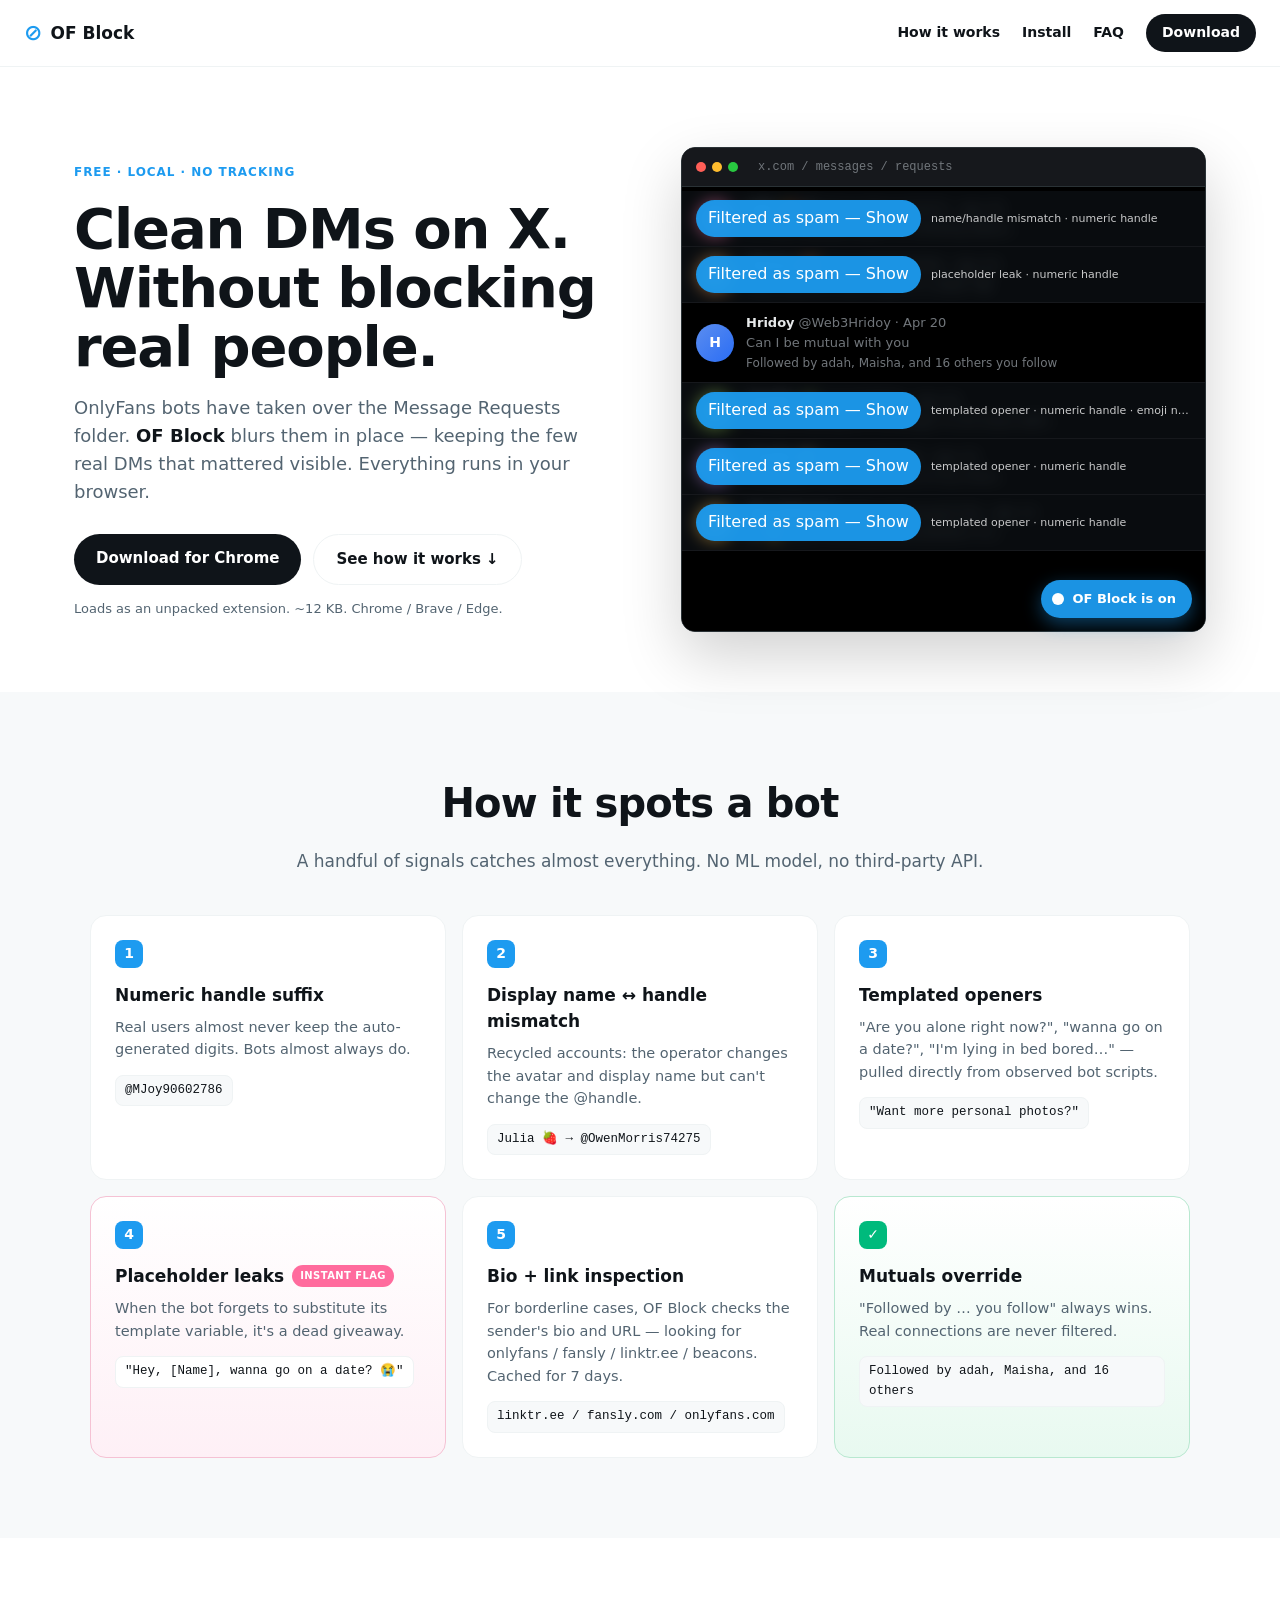
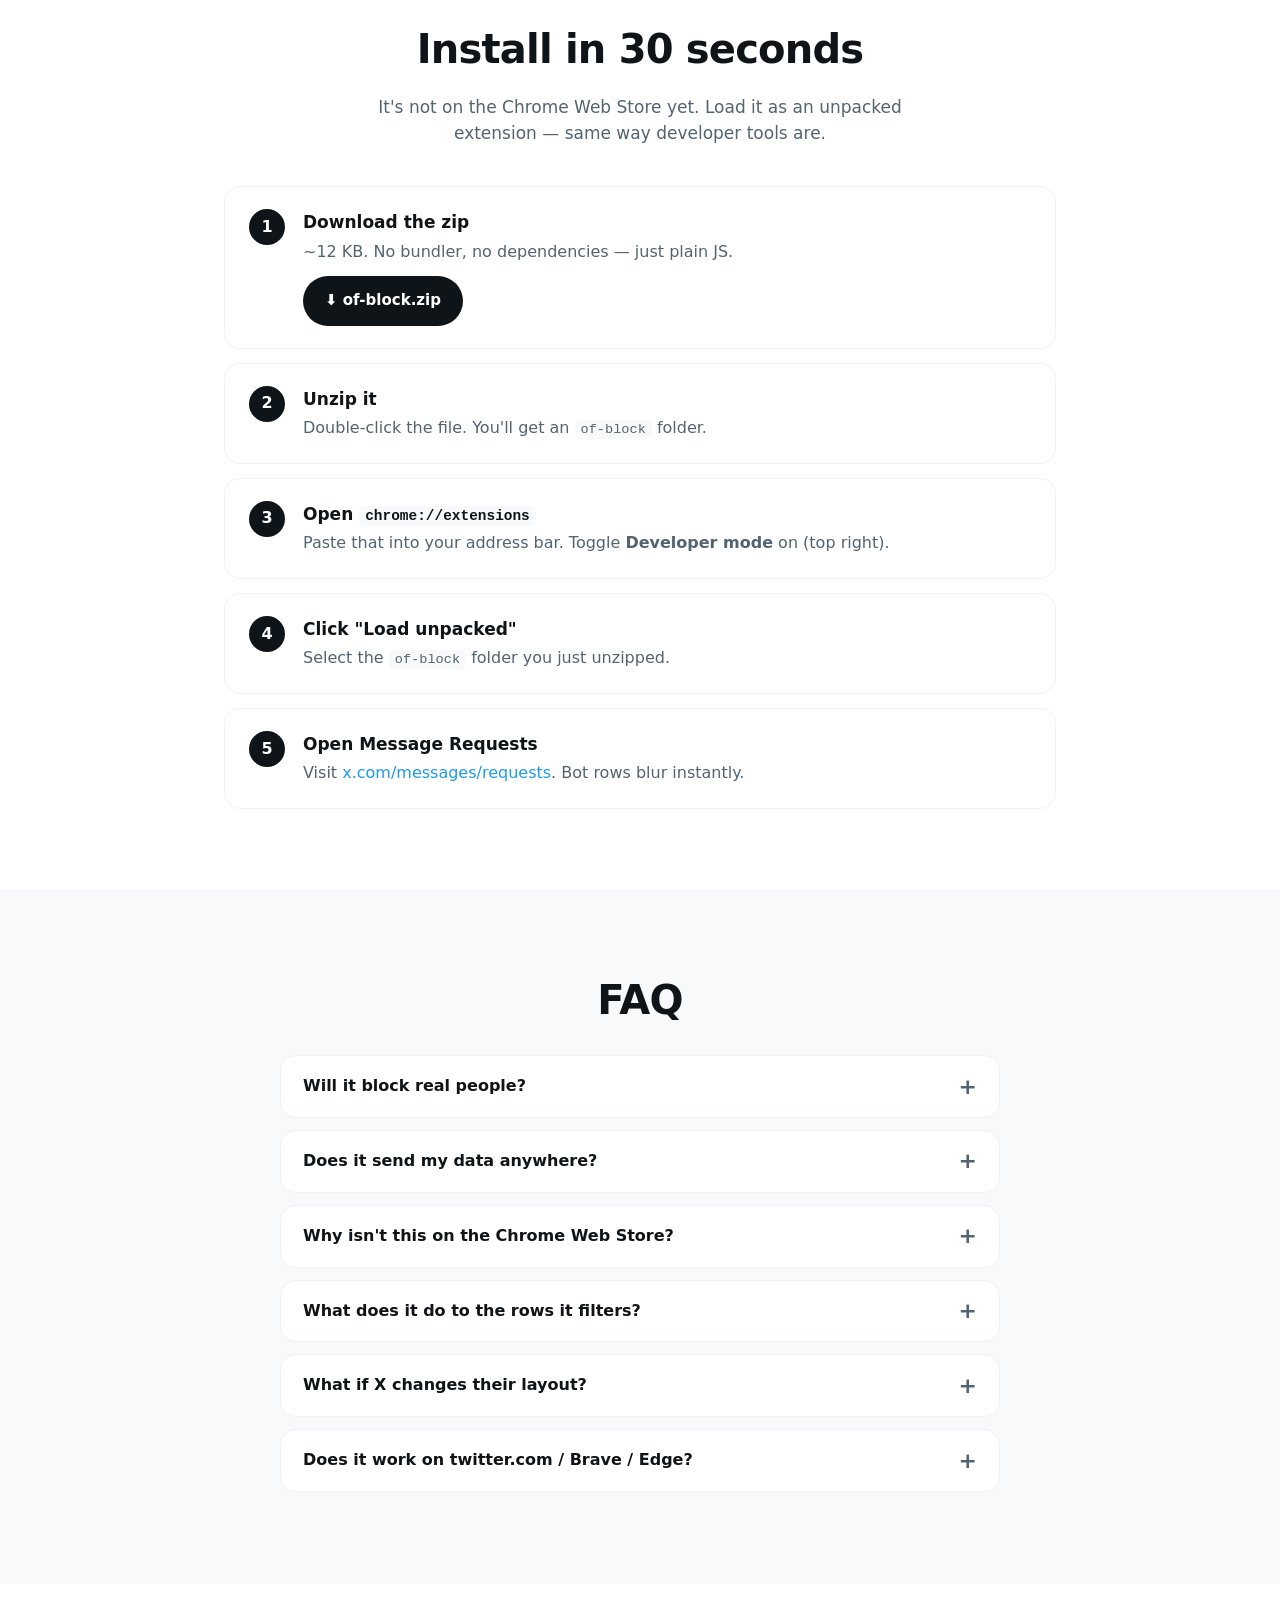
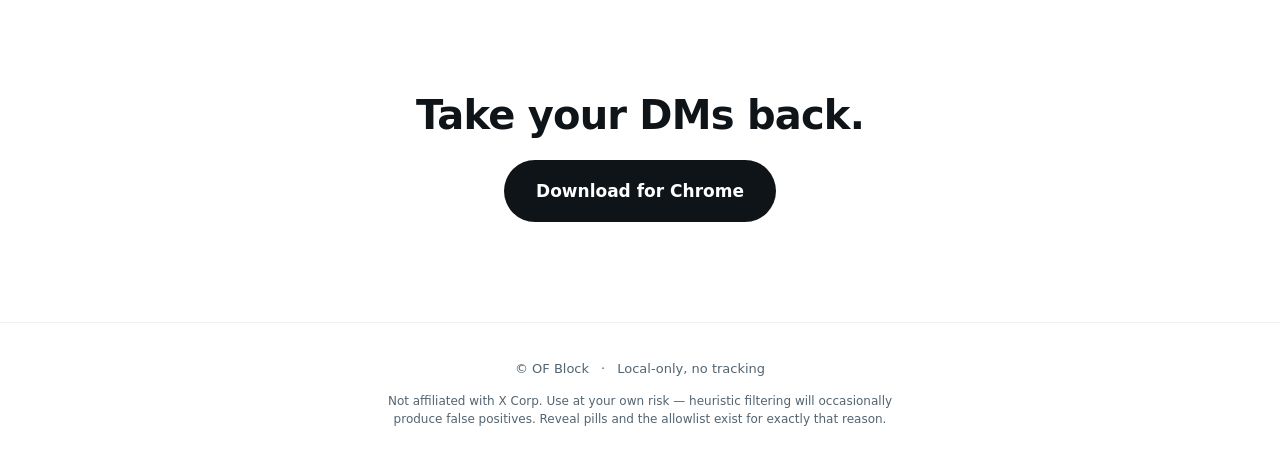
==== site/index.html @ fc82baf4 "Initial commit: OF Block extension + landing site Chrome MV3 extension that filters OnlyFans / cam-b" ====
<!doctype html>
<html lang="en">
  <head>
    <meta charset="utf-8" />
    <meta name="viewport" content="width=device-width, initial-scale=1" />
    <title>OF Block — Clean DMs on X</title>
    <meta
      name="description"
      content="Hide OnlyFans / cam-bot spam in your X (Twitter) Message Requests folder. Free, open source, all processing stays on your device."
    />
    <meta property="og:title" content="OF Block — Clean DMs on X" />
    <meta
      property="og:description"
      content="Hide OnlyFans / cam-bot spam in your X Message Requests folder. Local, free, no third-party servers."
    />
    <link rel="stylesheet" href="styles.css" />
  </head>
  <body>
    <nav class="topbar">
      <a class="brand" href="#top">
        <span class="brand-mark">⊘</span>
        <span class="brand-name">OF Block</span>
      </a>
      <div class="topbar-links">
        <a href="#how">How it works</a>
        <a href="#install">Install</a>
        <a href="#faq">FAQ</a>
        <a class="topbar-cta" href="#install">Download</a>
      </div>
    </nav>

    <main>
      <section class="hero" id="top">
        <div class="hero-text">
          <p class="eyebrow">Free · Local · No tracking</p>
          <h1>Clean DMs on X.<br />Without blocking real people.</h1>
          <p class="lede">
            OnlyFans bots have taken over the Message Requests folder.
            <strong>OF Block</strong> blurs them in place — keeping the few
            real DMs that mattered visible. Everything runs in your browser.
          </p>
          <div class="hero-cta">
            <a class="btn-primary" href="#install">Download for Chrome</a>
            <a class="btn-ghost" href="#how">See how it works ↓</a>
          </div>
          <p class="hero-fineprint">
            Loads as an unpacked extension. ~12 KB. Chrome / Brave / Edge.
          </p>
        </div>

        <div class="hero-demo">
          <div class="demo-frame">
            <div class="demo-frame-bar">
              <span class="demo-dot red"></span>
              <span class="demo-dot yellow"></span>
              <span class="demo-dot green"></span>
              <span class="demo-frame-title">x.com / messages / requests</span>
            </div>
            <div class="demo-list" id="demoList">
              <!-- populated by script.js -->
            </div>
            <div class="demo-toggle">
              <button class="toggle-btn" data-state="off" id="toggle">
                <span class="toggle-knob"></span>
                <span class="toggle-label">Turn on OF Block</span>
              </button>
            </div>
          </div>
        </div>
      </section>

      <section class="signals" id="how">
        <header>
          <h2>How it spots a bot</h2>
          <p>A handful of signals catches almost everything. No ML model, no third-party API.</p>
        </header>
        <div class="signals-grid">
          <article class="signal-card">
            <div class="sig-num">1</div>
            <h3>Numeric handle suffix</h3>
            <p>Real users almost never keep the auto-generated digits. Bots almost always do.</p>
            <code>@MJoy90602786</code>
          </article>
          <article class="signal-card">
            <div class="sig-num">2</div>
            <h3>Display name ↔ handle mismatch</h3>
            <p>Recycled accounts: the operator changes the avatar and display name but can't change the @handle.</p>
            <code>Julia 🍓 → @OwenMorris74275</code>
          </article>
          <article class="signal-card">
            <div class="sig-num">3</div>
            <h3>Templated openers</h3>
            <p>"Are you alone right now?", "wanna go on a date?", "I'm lying in bed bored…" — pulled directly from observed bot scripts.</p>
            <code>"Want more personal photos?"</code>
          </article>
          <article class="signal-card highlight">
            <div class="sig-num">4</div>
            <h3>Placeholder leaks <span class="pill">instant flag</span></h3>
            <p>When the bot forgets to substitute its template variable, it's a dead giveaway.</p>
            <code>"Hey, [Name], wanna go on a date? 😭"</code>
          </article>
          <article class="signal-card">
            <div class="sig-num">5</div>
            <h3>Bio + link inspection</h3>
            <p>For borderline cases, OF Block checks the sender's bio and URL — looking for onlyfans / fansly / linktr.ee / beacons. Cached for 7 days.</p>
            <code>linktr.ee / fansly.com / onlyfans.com</code>
          </article>
          <article class="signal-card safe">
            <div class="sig-num">✓</div>
            <h3>Mutuals override</h3>
            <p>"Followed by … you follow" always wins. Real connections are never filtered.</p>
            <code>Followed by adah, Maisha, and 16 others</code>
          </article>
        </div>
      </section>

      <section class="install" id="install">
        <header>
          <h2>Install in 30 seconds</h2>
          <p>It's not on the Chrome Web Store yet. Load it as an unpacked extension — same way developer tools are.</p>
        </header>

        <div class="install-grid">
          <ol class="install-steps">
            <li>
              <div class="step-num">1</div>
              <div class="step-body">
                <h3>Download the zip</h3>
                <p>~12 KB. No bundler, no dependencies — just plain JS.</p>
                <a class="btn-primary" href="downloads/of-block.zip" download>
                  ⬇ of-block.zip
                </a>
              </div>
            </li>
            <li>
              <div class="step-num">2</div>
              <div class="step-body">
                <h3>Unzip it</h3>
                <p>Double-click the file. You'll get an <code>of-block</code> folder.</p>
              </div>
            </li>
            <li>
              <div class="step-num">3</div>
              <div class="step-body">
                <h3>Open <code>chrome://extensions</code></h3>
                <p>Paste that into your address bar. Toggle <strong>Developer mode</strong> on (top right).</p>
              </div>
            </li>
            <li>
              <div class="step-num">4</div>
              <div class="step-body">
                <h3>Click "Load unpacked"</h3>
                <p>Select the <code>of-block</code> folder you just unzipped.</p>
              </div>
            </li>
            <li>
              <div class="step-num">5</div>
              <div class="step-body">
                <h3>Open Message Requests</h3>
                <p>
                  Visit
                  <a href="https://x.com/messages/requests" target="_blank" rel="noopener">x.com/messages/requests</a>.
                  Bot rows blur instantly.
                </p>
              </div>
            </li>
          </ol>
        </div>
      </section>

      <section class="faq" id="faq">
        <h2>FAQ</h2>
        <details>
          <summary>Will it block real people?</summary>
          <p>
            Probably not. The default sensitivity (3/10) is conservative —
            most legit DMs hit zero or one signals. If something does get
            filtered, click <strong>Always show this sender</strong> on the
            blur overlay to add them to your allowlist permanently.
          </p>
        </details>
        <details>
          <summary>Does it send my data anywhere?</summary>
          <p>
            No. All scoring is local. The only network calls go to
            <code>x.com</code>'s own GraphQL — the same calls your X tab
            already makes — using your existing session cookies. There is no
            third-party server, no analytics, no telemetry.
          </p>
        </details>
        <details>
          <summary>Why isn't this on the Chrome Web Store?</summary>
          <p>
            Listing fee + review queue. The unpacked install works exactly
            the same and updates whenever you replace the folder. If demand
            picks up I'll publish it.
          </p>
        </details>
        <details>
          <summary>What does it do to the rows it filters?</summary>
          <p>
            They stay in your inbox — just blurred and collapsed to ~64 px
            with a <strong>Show</strong> button. Nothing is deleted, marked
            read, or reported. You can reveal anything anytime.
          </p>
        </details>
        <details>
          <summary>What if X changes their layout?</summary>
          <p>
            The popup will show a "couldn't detect any DM rows" banner. The
            extension is designed so the row selectors live in one file
            (<code>content/constants.js</code>) — usually a one-line fix.
          </p>
        </details>
        <details>
          <summary>Does it work on twitter.com / Brave / Edge?</summary>
          <p>
            Yes. <code>twitter.com</code> redirects to <code>x.com</code>
            but the extension matches both. Any Chromium-based browser with
            unpacked extension support works (Chrome, Brave, Edge, Arc,
            Opera).
          </p>
        </details>
      </section>

      <section class="closer">
        <h2>Take your DMs back.</h2>
        <a class="btn-primary big" href="#install">Download for Chrome</a>
      </section>
    </main>

    <footer>
      <div class="foot-row">
        <span>© OF Block</span>
        <span>·</span>
        <span>Local-only, no tracking</span>
      </div>
      <p class="foot-fine">
        Not affiliated with X Corp. Use at your own risk — heuristic
        filtering will occasionally produce false positives. Reveal pills
        and the allowlist exist for exactly that reason.
      </p>
    </footer>

    <script src="script.js"></script>
  </body>
</html>
---- site/styles.css ----
:root {
  --x-blue: rgb(29, 155, 240);
  --x-blue-dark: rgb(26, 140, 216);
  --text: #0f1419;
  --muted: #536471;
  --border: #eff3f4;
  --bg: #fff;
  --bg-soft: #f7f9fa;
  --bg-card: #fff;
  --shadow: 0 1px 2px rgba(15, 20, 25, 0.04), 0 8px 24px rgba(15, 20, 25, 0.06);
  --radius: 16px;
  --pink: #ff6b9d;
  --green: #00ba7c;
}

* { box-sizing: border-box; }

html, body { margin: 0; padding: 0; }

body {
  font: 16px/1.55 -apple-system, BlinkMacSystemFont, "Segoe UI", system-ui, "Helvetica Neue", sans-serif;
  color: var(--text);
  background: var(--bg);
  -webkit-font-smoothing: antialiased;
}

a { color: var(--x-blue); text-decoration: none; }
a:hover { text-decoration: underline; }

code {
  font-family: ui-monospace, SFMono-Regular, Menlo, Consolas, monospace;
  background: var(--bg-soft);
  padding: 2px 6px;
  border-radius: 6px;
  font-size: 0.85em;
}

button {
  font: inherit;
  cursor: pointer;
}

/* Topbar */
.topbar {
  position: sticky;
  top: 0;
  z-index: 50;
  display: flex;
  justify-content: space-between;
  align-items: center;
  padding: 14px 24px;
  background: rgba(255, 255, 255, 0.85);
  backdrop-filter: saturate(180%) blur(14px);
  -webkit-backdrop-filter: saturate(180%) blur(14px);
  border-bottom: 1px solid var(--border);
}
.brand {
  display: flex;
  align-items: center;
  gap: 8px;
  color: var(--text);
  font-weight: 800;
  font-size: 17px;
}
.brand:hover { text-decoration: none; }
.brand-mark {
  font-size: 22px;
  color: var(--x-blue);
}
.topbar-links {
  display: flex;
  align-items: center;
  gap: 22px;
  font-size: 14px;
}
.topbar-links a { color: var(--text); font-weight: 600; }
.topbar-cta {
  background: var(--text);
  color: #fff !important;
  padding: 8px 16px;
  border-radius: 999px;
  text-decoration: none !important;
}
.topbar-cta:hover { background: #272c30; }

/* Buttons */
.btn-primary, .btn-ghost {
  display: inline-block;
  padding: 13px 22px;
  border-radius: 999px;
  font-weight: 700;
  font-size: 15px;
  text-decoration: none;
}
.btn-primary {
  background: var(--text);
  color: #fff !important;
}
.btn-primary:hover { background: #272c30; text-decoration: none; }
.btn-primary.big { padding: 18px 32px; font-size: 17px; }
.btn-ghost {
  color: var(--text);
  border: 1px solid var(--border);
  background: #fff;
}
.btn-ghost:hover { background: var(--bg-soft); text-decoration: none; }

/* Hero */
.hero {
  display: grid;
  grid-template-columns: 1.05fr 1fr;
  gap: 56px;
  align-items: center;
  max-width: 1180px;
  margin: 0 auto;
  padding: 80px 24px 60px;
}
.eyebrow {
  display: inline-block;
  font-size: 12px;
  letter-spacing: 0.08em;
  text-transform: uppercase;
  font-weight: 700;
  color: var(--x-blue);
  margin: 0 0 18px;
}
.hero h1 {
  font-size: clamp(36px, 5vw, 56px);
  font-weight: 800;
  line-height: 1.05;
  letter-spacing: -0.02em;
  margin: 0 0 18px;
}
.hero .lede {
  font-size: 18px;
  color: var(--muted);
  margin: 0 0 28px;
  max-width: 520px;
}
.hero .lede strong { color: var(--text); }
.hero-cta {
  display: flex;
  gap: 12px;
  flex-wrap: wrap;
  margin-bottom: 14px;
}
.hero-fineprint {
  font-size: 13px;
  color: var(--muted);
  margin: 0;
}

/* Hero demo (browser frame mockup) */
.hero-demo {
  position: relative;
}
.demo-frame {
  background: #000;
  border-radius: 14px;
  overflow: hidden;
  box-shadow: 0 24px 60px rgba(0, 0, 0, 0.18);
  border: 1px solid #2a3236;
}
.demo-frame-bar {
  display: flex;
  align-items: center;
  gap: 6px;
  padding: 10px 14px;
  background: #16181c;
  border-bottom: 1px solid #2a3236;
}
.demo-dot {
  width: 10px; height: 10px; border-radius: 50%;
}
.demo-dot.red { background: #ff5f57; }
.demo-dot.yellow { background: #febc2e; }
.demo-dot.green { background: #28c840; }
.demo-frame-title {
  margin-left: 14px;
  color: #71767b;
  font-size: 12px;
  font-family: ui-monospace, SFMono-Regular, Menlo, Consolas, monospace;
}
.demo-list {
  background: #000;
  color: #e7e9ea;
  min-height: 420px;
  padding: 4px 0 80px;
  position: relative;
}
.demo-toggle {
  position: absolute;
  bottom: 14px;
  right: 14px;
}
.toggle-btn {
  background: rgba(29, 155, 240, 0.95);
  color: #fff;
  border: none;
  border-radius: 999px;
  padding: 9px 16px 9px 11px;
  display: flex;
  align-items: center;
  gap: 8px;
  font-size: 13px;
  font-weight: 700;
  box-shadow: 0 6px 18px rgba(29, 155, 240, 0.4);
}
.toggle-btn:hover { background: var(--x-blue-dark); }
.toggle-knob {
  width: 12px; height: 12px;
  border-radius: 50%;
  background: #fff;
  transition: transform 0.25s ease;
}
.toggle-btn[data-state="on"] .toggle-knob { transform: translateX(0); }

/* DM rows in demo */
.dm-row {
  display: flex;
  align-items: center;
  gap: 12px;
  padding: 10px 14px;
  border-bottom: 1px solid #16181c;
  position: relative;
  transition: max-height 0.25s ease, filter 0.25s ease;
  max-height: 200px;
  overflow: hidden;
}
.dm-row.filtered {
  max-height: 56px;
}
.dm-row.filtered .dm-content {
  filter: blur(8px);
  pointer-events: none;
}
.dm-row .ofb-overlay {
  position: absolute;
  inset: 0;
  display: none;
  align-items: center;
  gap: 10px;
  padding: 0 14px;
  background: rgba(15, 20, 25, 0.6);
  z-index: 2;
}
.dm-row.filtered .ofb-overlay { display: flex; }
.ofb-pill {
  background: rgba(29, 155, 240, 0.95);
  color: #fff;
  border: none;
  border-radius: 999px;
  padding: 6px 12px;
  font: 700 11px/1 inherit;
  cursor: pointer;
}
.ofb-explain {
  font-size: 11px;
  color: rgba(255, 255, 255, 0.78);
  flex: 1;
  white-space: nowrap;
  overflow: hidden;
  text-overflow: ellipsis;
}
.dm-content {
  display: flex;
  align-items: center;
  gap: 12px;
  width: 100%;
}
.dm-avatar {
  width: 38px; height: 38px;
  border-radius: 50%;
  flex-shrink: 0;
  display: grid;
  place-items: center;
  color: #fff;
  font-weight: 700;
  font-size: 14px;
}
.dm-info {
  flex: 1;
  min-width: 0;
}
.dm-meta {
  display: flex;
  align-items: center;
  gap: 4px;
  font-size: 13px;
  white-space: nowrap;
  overflow: hidden;
}
.dm-name {
  font-weight: 700;
  color: #e7e9ea;
}
.dm-handle, .dm-time {
  color: #71767b;
}
.dm-snippet {
  font-size: 13px;
  color: #71767b;
  white-space: nowrap;
  overflow: hidden;
  text-overflow: ellipsis;
}

/* Signals section */
.signals {
  background: var(--bg-soft);
  padding: 80px 24px;
}
.signals header {
  max-width: 720px;
  margin: 0 auto 40px;
  text-align: center;
}
.signals h2,
.install h2,
.faq h2,
.closer h2 {
  font-size: clamp(28px, 3.6vw, 40px);
  font-weight: 800;
  letter-spacing: -0.02em;
  margin: 0 0 14px;
}
.signals header p {
  color: var(--muted);
  font-size: 17px;
  margin: 0;
}
.signals-grid {
  display: grid;
  grid-template-columns: repeat(auto-fit, minmax(280px, 1fr));
  gap: 16px;
  max-width: 1100px;
  margin: 0 auto;
}
.signal-card {
  background: var(--bg-card);
  border: 1px solid var(--border);
  border-radius: var(--radius);
  padding: 24px;
  position: relative;
}
.signal-card.highlight {
  background: linear-gradient(180deg, #fff 0%, #fef0f6 100%);
  border-color: #f5c2d4;
}
.signal-card.safe {
  background: linear-gradient(180deg, #fff 0%, #e8f9f0 100%);
  border-color: #b8e8d0;
}
.sig-num {
  width: 28px; height: 28px;
  border-radius: 8px;
  background: var(--x-blue);
  color: #fff;
  font-weight: 800;
  display: grid;
  place-items: center;
  font-size: 14px;
  margin-bottom: 14px;
}
.signal-card.safe .sig-num { background: var(--green); }
.signal-card h3 {
  font-size: 17px;
  margin: 0 0 8px;
  font-weight: 800;
  display: flex;
  align-items: center;
  gap: 8px;
  flex-wrap: wrap;
}
.signal-card p {
  color: var(--muted);
  margin: 0 0 14px;
  font-size: 14.5px;
}
.signal-card code {
  display: inline-block;
  font-size: 12.5px;
  background: var(--bg-soft);
  padding: 5px 9px;
  border-radius: 8px;
  color: var(--text);
  border: 1px solid var(--border);
}
.signal-card.highlight code { background: #fff; }
.pill {
  background: var(--pink);
  color: #fff;
  font-size: 10px;
  font-weight: 700;
  padding: 3px 8px;
  border-radius: 999px;
  letter-spacing: 0.04em;
  text-transform: uppercase;
}

/* Install */
.install {
  padding: 80px 24px;
  max-width: 880px;
  margin: 0 auto;
}
.install header {
  text-align: center;
  margin-bottom: 40px;
}
.install header p {
  color: var(--muted);
  font-size: 17px;
  margin: 0;
  max-width: 600px;
  margin: 0 auto;
}
.install-steps {
  list-style: none;
  padding: 0;
  margin: 0;
  display: flex;
  flex-direction: column;
  gap: 14px;
}
.install-steps li {
  display: flex;
  gap: 18px;
  background: var(--bg-card);
  border: 1px solid var(--border);
  border-radius: var(--radius);
  padding: 22px 24px;
}
.step-num {
  width: 36px; height: 36px;
  border-radius: 50%;
  background: var(--text);
  color: #fff;
  font-weight: 800;
  display: grid;
  place-items: center;
  font-size: 16px;
  flex-shrink: 0;
}
.step-body { flex: 1; }
.step-body h3 {
  margin: 0 0 4px;
  font-size: 17px;
  font-weight: 800;
}
.step-body p {
  margin: 0 0 12px;
  color: var(--muted);
}
.step-body p:last-child { margin-bottom: 0; }

/* FAQ */
.faq {
  background: var(--bg-soft);
  padding: 80px 24px;
}
.faq h2 {
  max-width: 720px;
  margin: 0 auto 24px;
  text-align: center;
}
.faq details {
  max-width: 720px;
  margin: 0 auto 12px;
  background: var(--bg-card);
  border: 1px solid var(--border);
  border-radius: var(--radius);
  padding: 18px 22px;
}
.faq summary {
  font-weight: 700;
  font-size: 16px;
  cursor: pointer;
  list-style: none;
  position: relative;
  padding-right: 28px;
}
.faq summary::-webkit-details-marker { display: none; }
.faq summary::after {
  content: "+";
  position: absolute;
  right: 0;
  top: 50%;
  transform: translateY(-50%);
  font-size: 22px;
  color: var(--muted);
  transition: transform 0.2s;
}
.faq details[open] summary::after {
  content: "−";
}
.faq details p {
  color: var(--muted);
  margin: 12px 0 0;
}

/* Closer */
.closer {
  text-align: center;
  padding: 100px 24px;
}

/* Footer */
footer {
  padding: 36px 24px;
  border-top: 1px solid var(--border);
  text-align: center;
}
.foot-row {
  display: flex;
  justify-content: center;
  gap: 12px;
  font-size: 13px;
  color: var(--muted);
  margin-bottom: 12px;
}
.foot-fine {
  font-size: 12px;
  color: var(--muted);
  max-width: 540px;
  margin: 0 auto;
  line-height: 1.55;
}

/* Responsive */
@media (max-width: 880px) {
  .hero {
    grid-template-columns: 1fr;
    padding: 56px 20px 40px;
    gap: 40px;
  }
  .topbar { padding: 12px 16px; }
  .topbar-links { gap: 14px; font-size: 13px; }
  .topbar-links a:not(.topbar-cta) { display: none; }
  .signals, .faq { padding: 60px 20px; }
  .install { padding: 60px 20px; }
  .closer { padding: 70px 20px; }
}
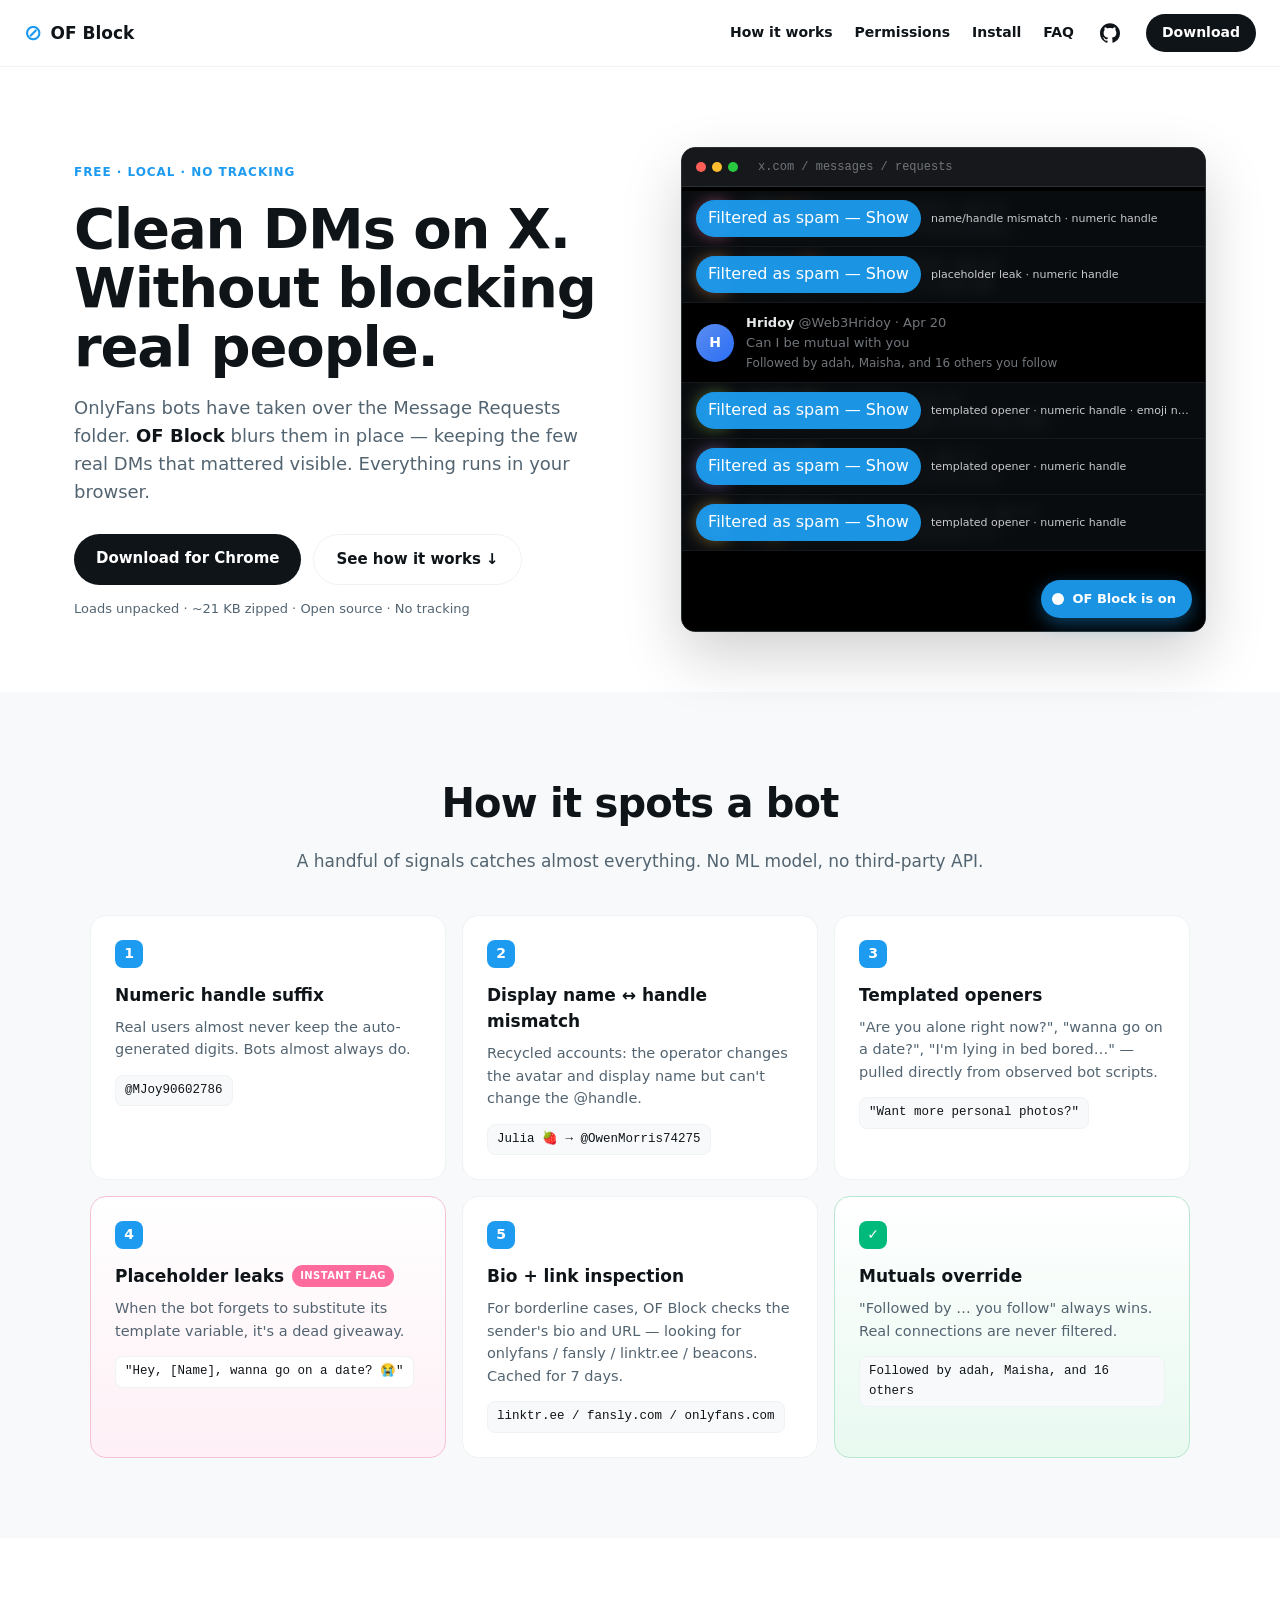
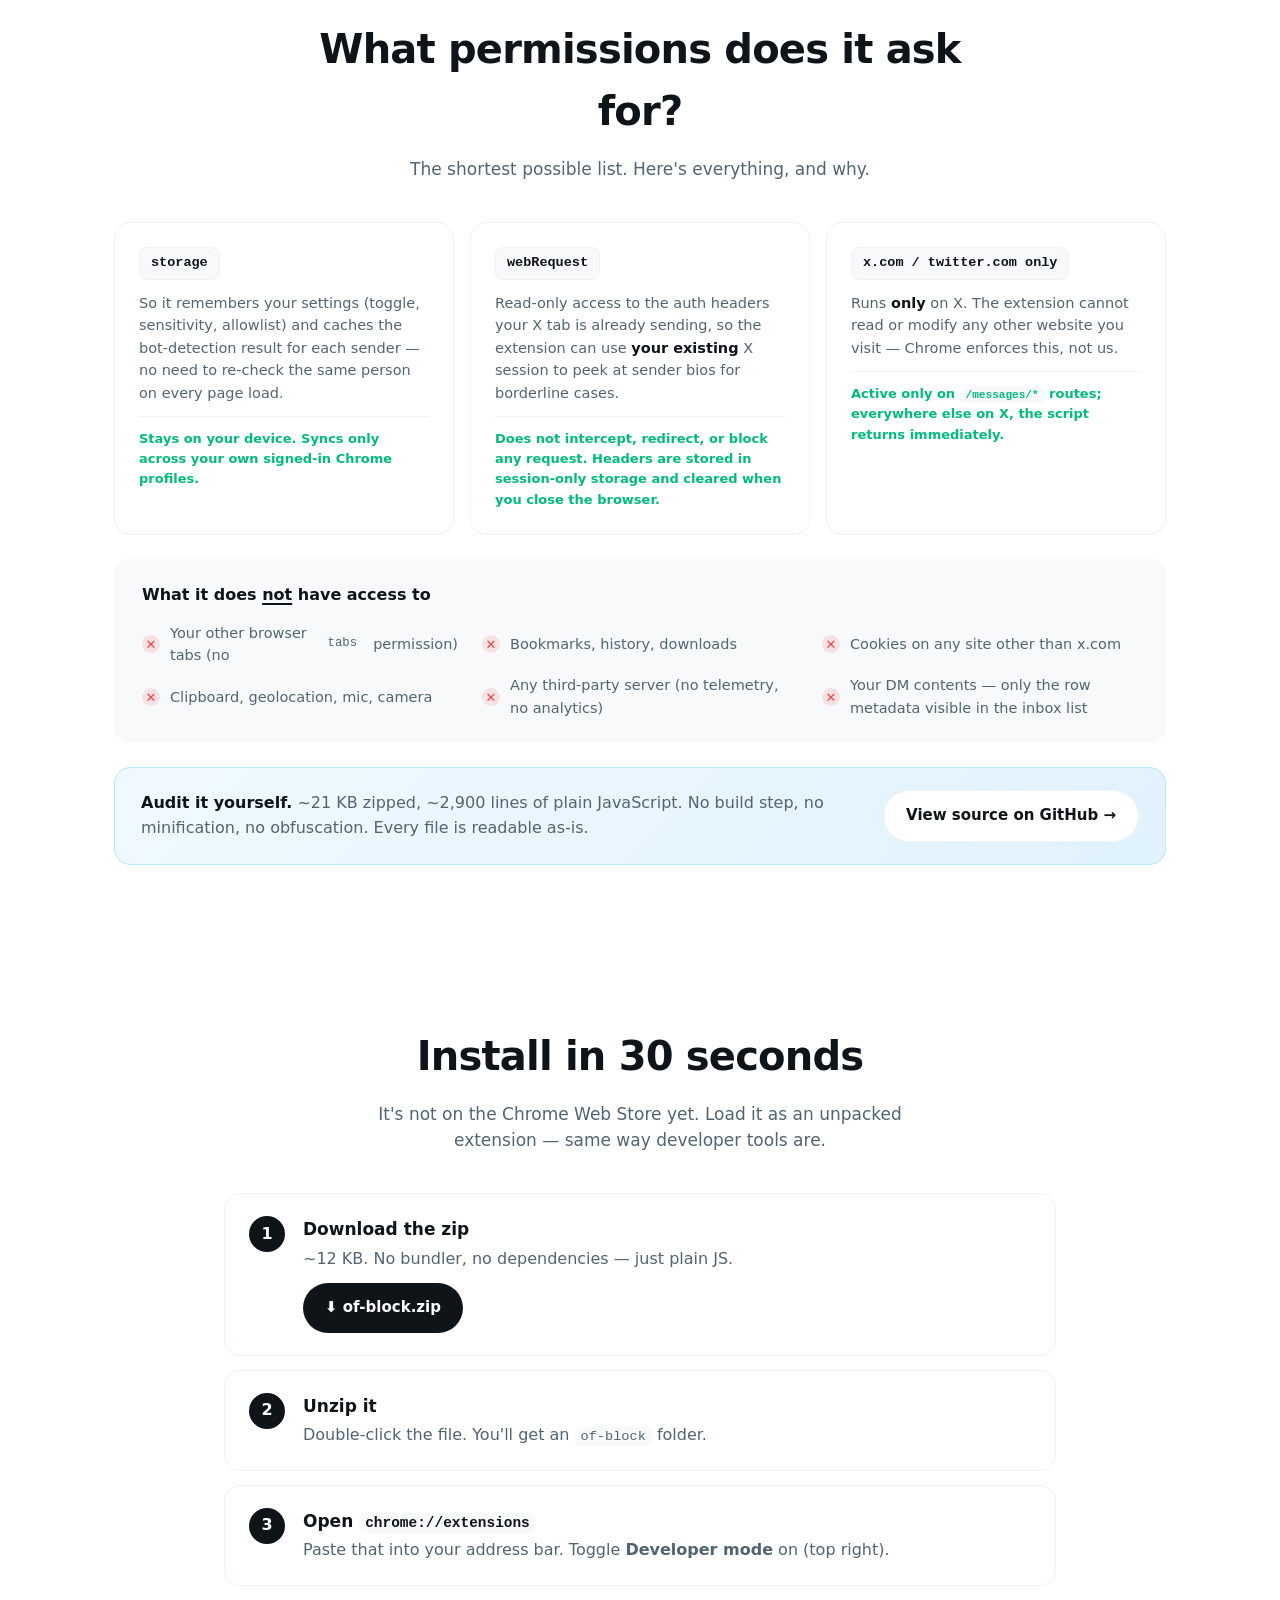
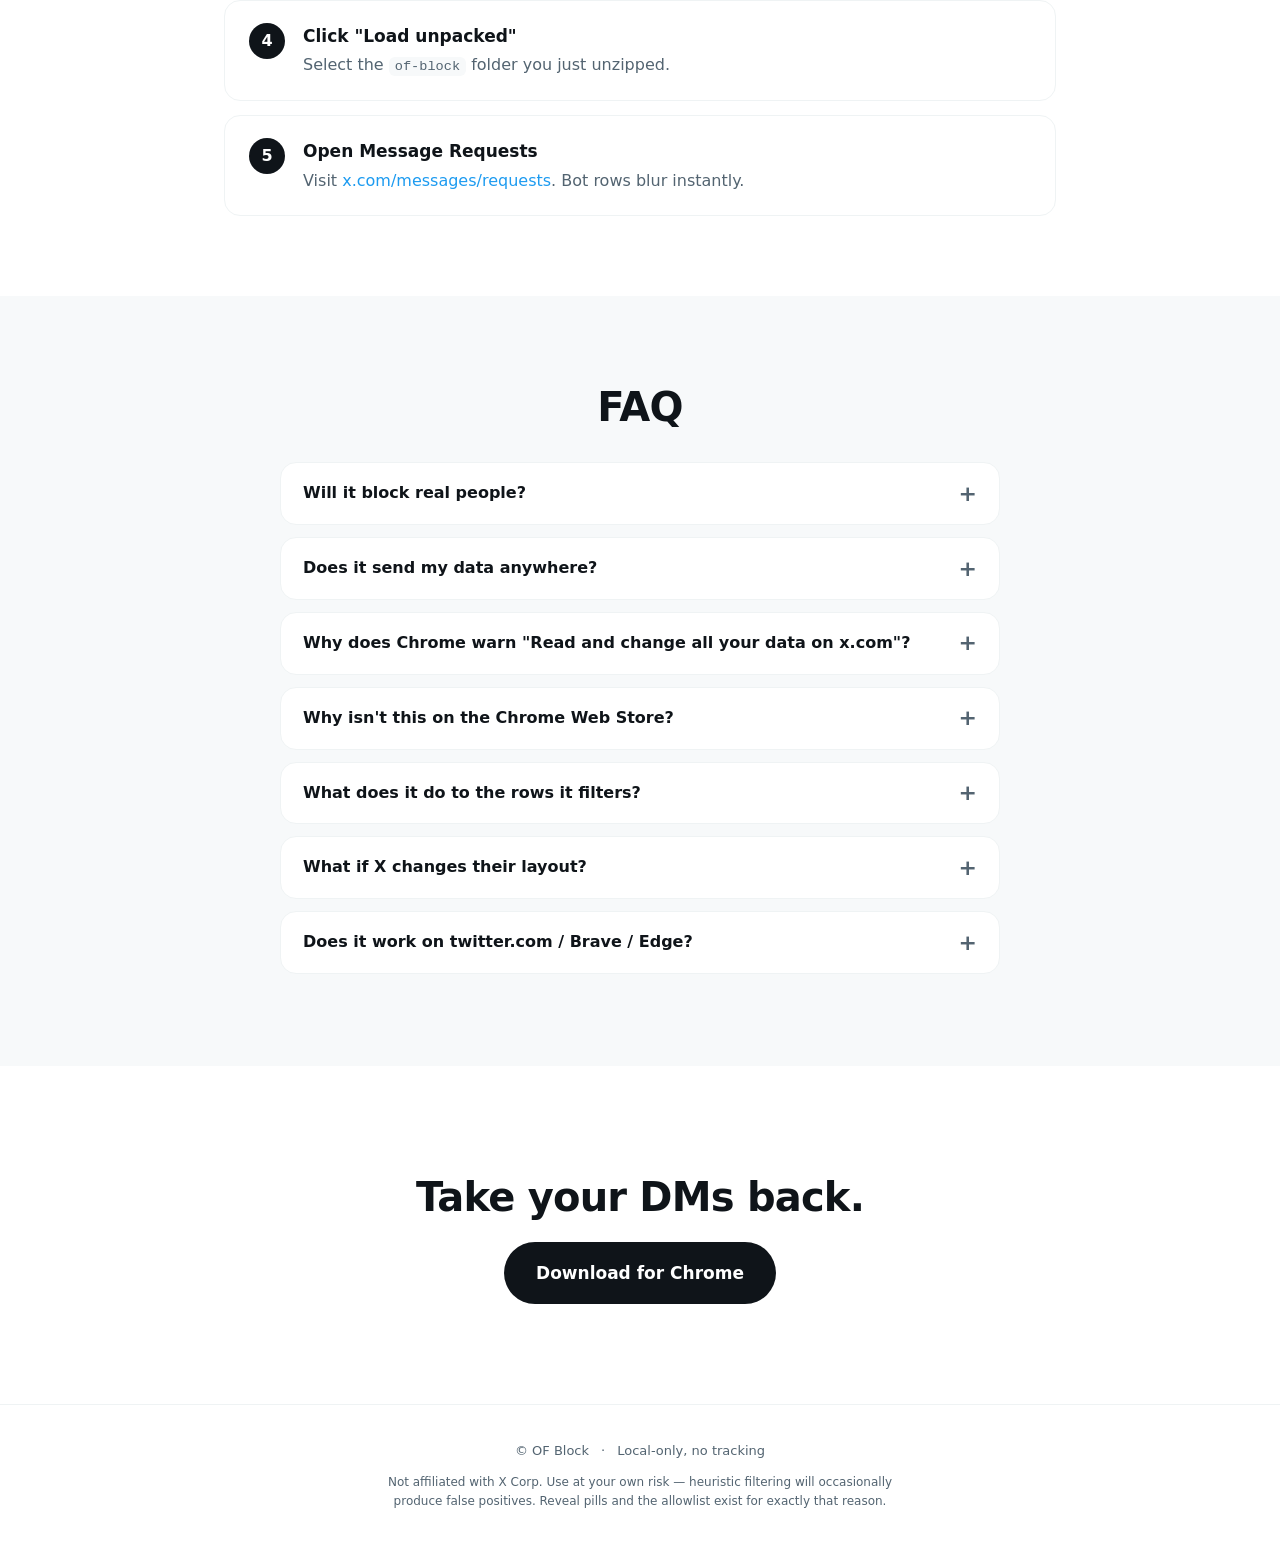
==== commit 47519d79: "Add Permissions section + GitHub link to landing page Make the trust story explicit: a card-grid bre" ====
--- a/site/index.html
+++ b/site/index.html
@@ -23,8 +23,14 @@
       </a>
       <div class="topbar-links">
         <a href="#how">How it works</a>
+        <a href="#permissions">Permissions</a>
         <a href="#install">Install</a>
         <a href="#faq">FAQ</a>
+        <a class="topbar-icon" href="https://github.com/unknownking07/OF-dm-blocker" target="_blank" rel="noopener" title="View source on GitHub" aria-label="GitHub">
+          <svg xmlns="http://www.w3.org/2000/svg" viewBox="0 0 24 24" width="20" height="20" fill="currentColor" aria-hidden="true">
+            <path d="M12 .297c-6.63 0-12 5.373-12 12 0 5.303 3.438 9.8 8.205 11.385.6.113.82-.258.82-.577 0-.285-.01-1.04-.015-2.04-3.338.724-4.042-1.61-4.042-1.61C4.422 18.07 3.633 17.7 3.633 17.7c-1.087-.744.084-.729.084-.729 1.205.084 1.838 1.236 1.838 1.236 1.07 1.835 2.809 1.305 3.495.998.108-.776.417-1.305.76-1.605-2.665-.3-5.466-1.332-5.466-5.93 0-1.31.465-2.38 1.235-3.22-.135-.303-.54-1.523.105-3.176 0 0 1.005-.322 3.3 1.23.96-.267 1.98-.4 3-.405 1.02.005 2.04.138 3 .405 2.28-1.552 3.285-1.23 3.285-1.23.645 1.653.24 2.873.12 3.176.765.84 1.23 1.91 1.23 3.22 0 4.61-2.805 5.625-5.475 5.92.42.36.81 1.096.81 2.22 0 1.606-.015 2.896-.015 3.286 0 .315.21.69.825.57C20.565 22.092 24 17.592 24 12.297c0-6.627-5.373-12-12-12"/>
+          </svg>
+        </a>
         <a class="topbar-cta" href="#install">Download</a>
       </div>
     </nav>
@@ -44,7 +50,7 @@
             <a class="btn-ghost" href="#how">See how it works ↓</a>
           </div>
           <p class="hero-fineprint">
-            Loads as an unpacked extension. ~12 KB. Chrome / Brave / Edge.
+            Loads unpacked · ~21 KB zipped · Open source · No tracking
           </p>
         </div>
 
@@ -114,6 +120,52 @@
         </div>
       </section>
 
+      <section class="permissions" id="permissions">
+        <header>
+          <h2>What permissions does it ask for?</h2>
+          <p>The shortest possible list. Here's everything, and why.</p>
+        </header>
+
+        <div class="perms-grid">
+          <article class="perm-card">
+            <span class="perm-tag">storage</span>
+            <p>So it remembers your settings (toggle, sensitivity, allowlist) and caches the bot-detection result for each sender — no need to re-check the same person on every page load.</p>
+            <p class="perm-bound">Stays on your device. Syncs only across your own signed-in Chrome profiles.</p>
+          </article>
+
+          <article class="perm-card">
+            <span class="perm-tag">webRequest</span>
+            <p>Read-only access to the auth headers your X tab is already sending, so the extension can use <em>your existing</em> X session to peek at sender bios for borderline cases.</p>
+            <p class="perm-bound">Does not intercept, redirect, or block any request. Headers are stored in session-only storage and cleared when you close the browser.</p>
+          </article>
+
+          <article class="perm-card">
+            <span class="perm-tag">x.com / twitter.com only</span>
+            <p>Runs <strong>only</strong> on X. The extension cannot read or modify any other website you visit — Chrome enforces this, not us.</p>
+            <p class="perm-bound">Active only on <code>/messages/*</code> routes; everywhere else on X, the script returns immediately.</p>
+          </article>
+        </div>
+
+        <div class="perms-not">
+          <h3>What it does <em>not</em> have access to</h3>
+          <ul class="perm-not-list">
+            <li><span class="x">✕</span> Your other browser tabs (no <code>tabs</code> permission)</li>
+            <li><span class="x">✕</span> Bookmarks, history, downloads</li>
+            <li><span class="x">✕</span> Cookies on any site other than x.com</li>
+            <li><span class="x">✕</span> Clipboard, geolocation, mic, camera</li>
+            <li><span class="x">✕</span> Any third-party server (no telemetry, no analytics)</li>
+            <li><span class="x">✕</span> Your DM contents — only the row metadata visible in the inbox list</li>
+          </ul>
+        </div>
+
+        <div class="trust-bar">
+          <div>
+            <strong>Audit it yourself.</strong> ~21 KB zipped, ~2,900 lines of plain JavaScript. No build step, no minification, no obfuscation. Every file is readable as-is.
+          </div>
+          <a class="btn-ghost" href="https://github.com/unknownking07/OF-dm-blocker" target="_blank" rel="noopener">View source on GitHub →</a>
+        </div>
+      </section>
+
       <section class="install" id="install">
         <header>
           <h2>Install in 30 seconds</h2>
@@ -186,6 +238,18 @@
             <code>x.com</code>'s own GraphQL — the same calls your X tab
             already makes — using your existing session cookies. There is no
             third-party server, no analytics, no telemetry.
+          </p>
+        </details>
+        <details>
+          <summary>Why does Chrome warn "Read and change all your data on x.com"?</summary>
+          <p>
+            That's Chrome's standard wording for <em>any</em> extension
+            allowed to run on a site — dark-mode toggles, password managers,
+            grammar checkers, all of them get the same dialog. OF Block only
+            modifies DM list rows on <code>/messages/*</code>; it doesn't
+            read your tweets, send messages, or do anything outside that
+            page. <a href="https://github.com/unknownking07/OF-dm-blocker" target="_blank" rel="noopener">The source is public</a> — every file is plain JavaScript and the manifest declares exactly what's
+            requested.
           </p>
         </details>
         <details>
--- a/site/styles.css
+++ b/site/styles.css
@@ -82,6 +82,16 @@
   text-decoration: none !important;
 }
 .topbar-cta:hover { background: #272c30; }
+.topbar-icon {
+  display: inline-flex;
+  align-items: center;
+  color: var(--text);
+  padding: 4px;
+}
+.topbar-icon:hover {
+  text-decoration: none;
+  color: var(--x-blue);
+}
 
 /* Buttons */
 .btn-primary, .btn-ghost {
@@ -526,6 +536,129 @@
   margin: 0 auto;
   line-height: 1.55;
 }
+
+/* Permissions */
+.permissions {
+  padding: 80px 24px;
+  max-width: 1100px;
+  margin: 0 auto;
+}
+.permissions header {
+  text-align: center;
+  max-width: 720px;
+  margin: 0 auto 40px;
+}
+.permissions header p {
+  color: var(--muted);
+  font-size: 17px;
+  margin: 0;
+}
+.permissions h2 {
+  font-size: clamp(28px, 3.6vw, 40px);
+  font-weight: 800;
+  letter-spacing: -0.02em;
+  margin: 0 0 14px;
+}
+
+.perms-grid {
+  display: grid;
+  grid-template-columns: repeat(auto-fit, minmax(280px, 1fr));
+  gap: 16px;
+  margin-bottom: 24px;
+}
+.perm-card {
+  background: var(--bg-card);
+  border: 1px solid var(--border);
+  border-radius: var(--radius);
+  padding: 24px;
+  display: flex;
+  flex-direction: column;
+}
+.perm-tag {
+  display: inline-block;
+  font-family: ui-monospace, SFMono-Regular, Menlo, Consolas, monospace;
+  background: var(--bg-soft);
+  color: var(--text);
+  padding: 5px 11px;
+  border-radius: 8px;
+  font-size: 13.5px;
+  font-weight: 700;
+  margin-bottom: 12px;
+  align-self: flex-start;
+  border: 1px solid var(--border);
+}
+.perm-card p {
+  margin: 0 0 12px;
+  color: var(--muted);
+  font-size: 14.5px;
+  line-height: 1.55;
+}
+.perm-card p:last-child { margin-bottom: 0; }
+.perm-card strong { color: var(--text); }
+.perm-card em { font-style: normal; color: var(--text); font-weight: 600; }
+.perm-bound {
+  margin-top: auto;
+  padding-top: 12px;
+  border-top: 1px solid var(--border);
+  color: var(--green) !important;
+  font-size: 13px !important;
+  font-weight: 600;
+}
+
+.perms-not {
+  background: var(--bg-soft);
+  border-radius: var(--radius);
+  padding: 24px 28px;
+  margin-bottom: 24px;
+}
+.perms-not h3 {
+  margin: 0 0 14px;
+  font-size: 16px;
+  font-weight: 700;
+}
+.perms-not h3 em { color: var(--text); font-style: normal; text-decoration: underline; text-decoration-thickness: 2px; text-underline-offset: 3px; }
+.perm-not-list {
+  list-style: none;
+  padding: 0;
+  margin: 0;
+  display: grid;
+  grid-template-columns: repeat(auto-fit, minmax(260px, 1fr));
+  gap: 8px 24px;
+}
+.perm-not-list li {
+  display: flex;
+  align-items: center;
+  gap: 10px;
+  font-size: 14.5px;
+  color: var(--muted);
+}
+.perm-not-list .x {
+  color: #ef4444;
+  font-weight: 700;
+  font-size: 13px;
+  flex-shrink: 0;
+  width: 18px;
+  height: 18px;
+  border-radius: 50%;
+  background: rgba(239, 68, 68, 0.12);
+  display: grid;
+  place-items: center;
+}
+
+.trust-bar {
+  display: flex;
+  align-items: center;
+  justify-content: space-between;
+  gap: 24px;
+  padding: 22px 26px;
+  background: linear-gradient(135deg, #f0f9ff 0%, #e0f2fe 100%);
+  border: 1px solid #bae6fd;
+  border-radius: var(--radius);
+  flex-wrap: wrap;
+}
+.trust-bar > div { flex: 1; min-width: 240px; color: var(--muted); }
+.trust-bar strong { color: var(--text); }
+.trust-bar .btn-ghost { background: #fff; flex-shrink: 0; }
 
 /* Responsive */
 @media (max-width: 880px) {
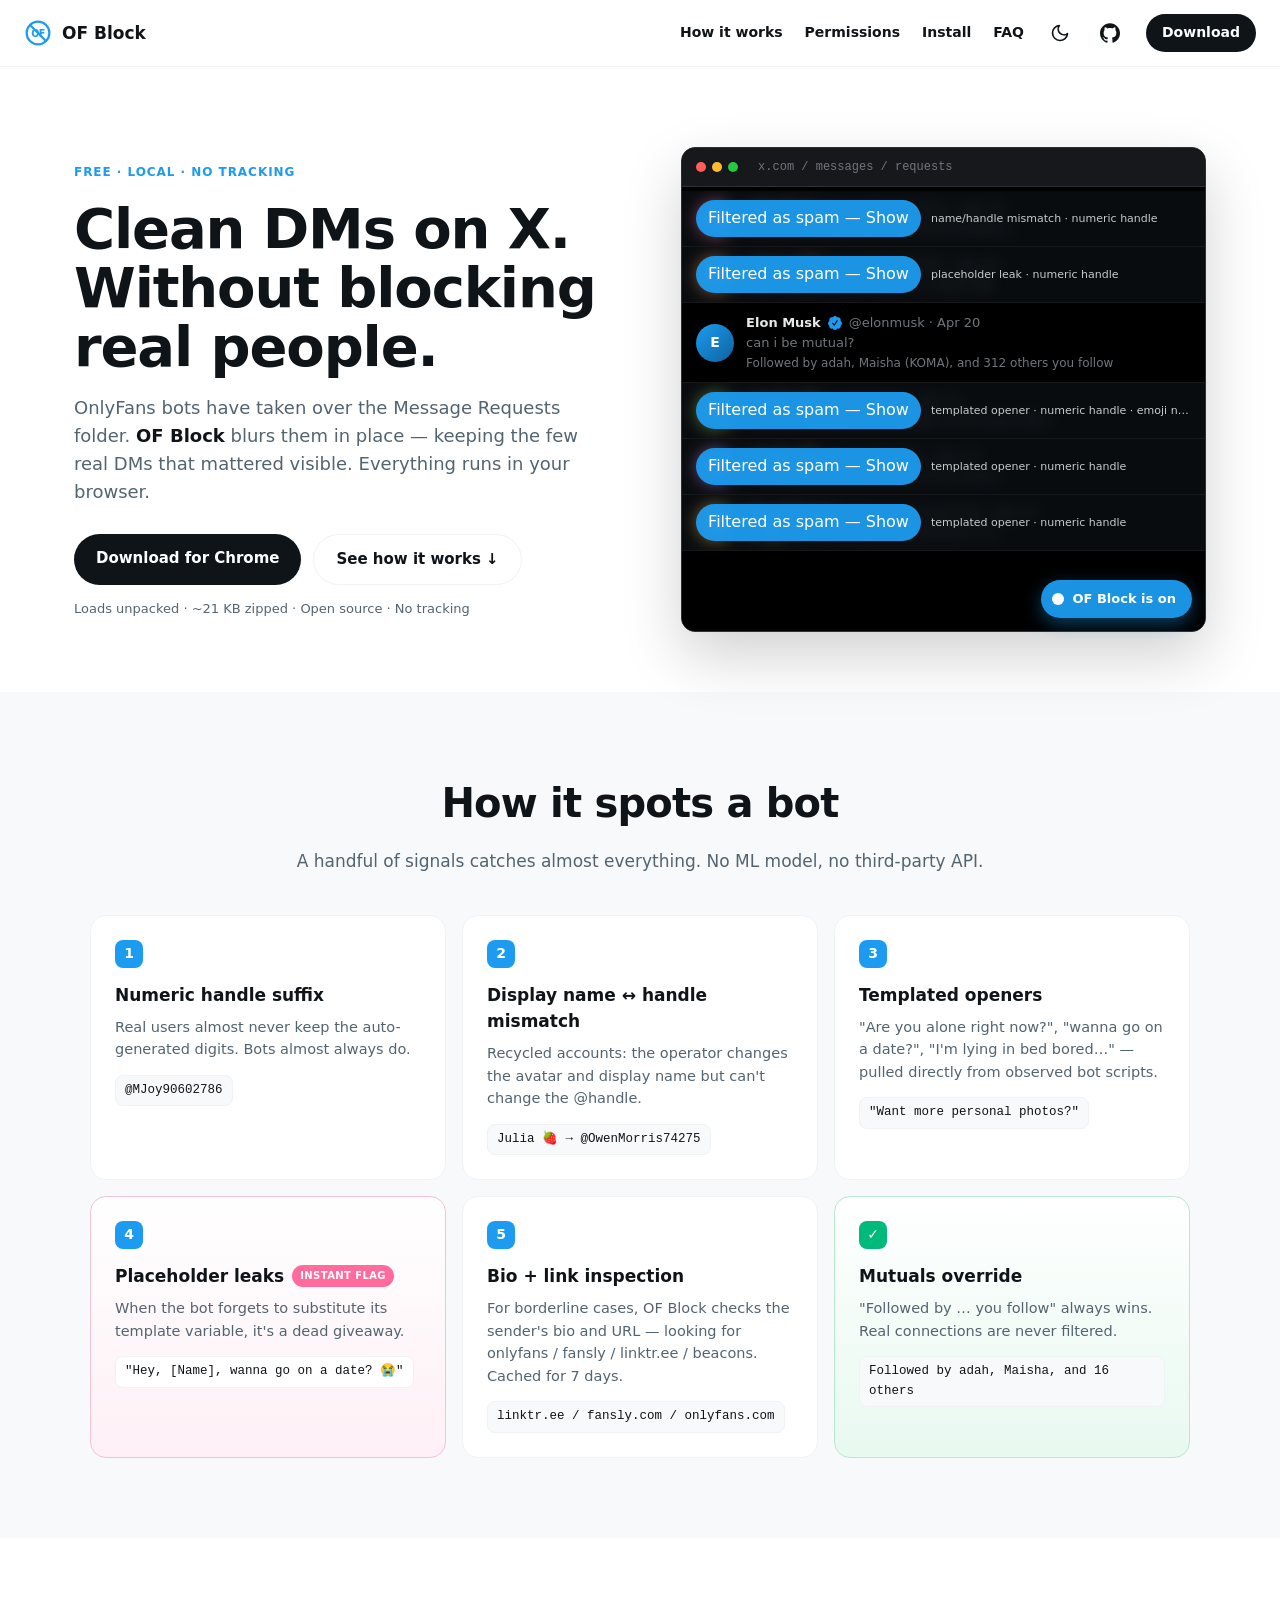
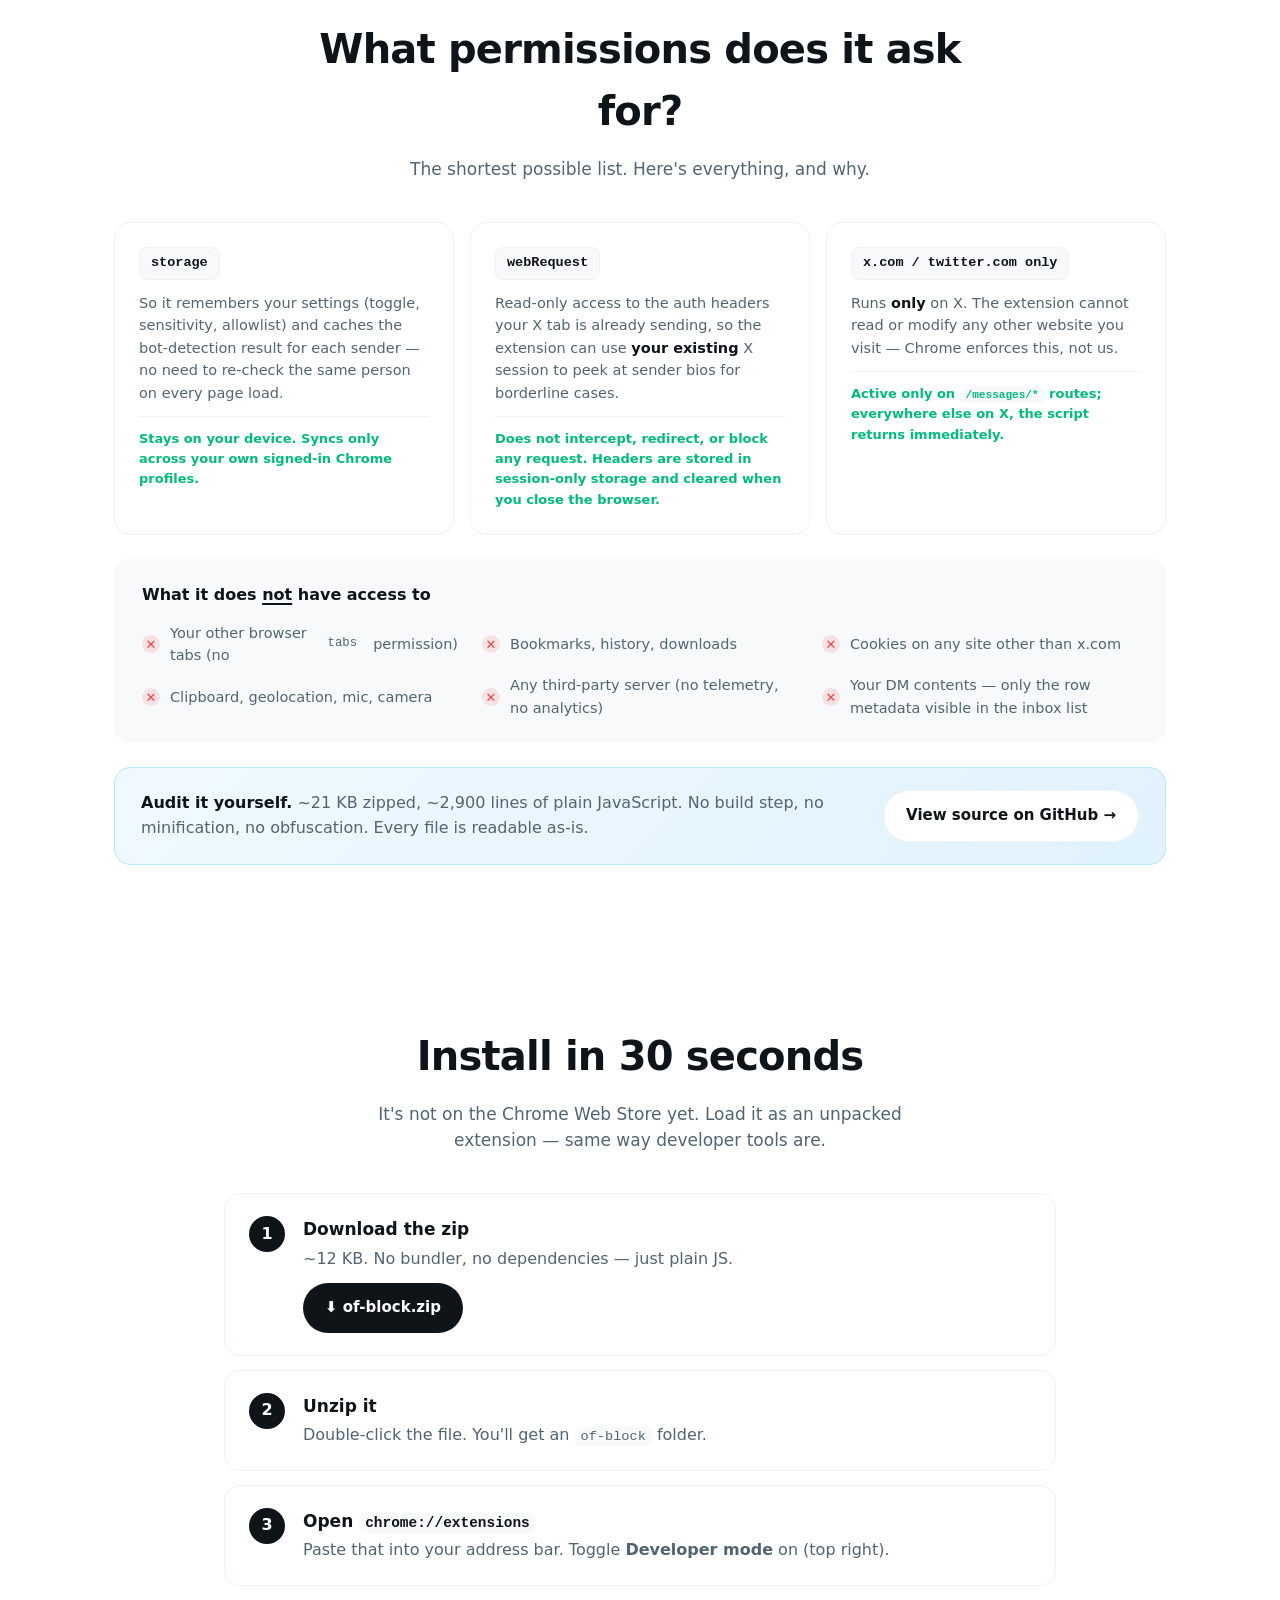
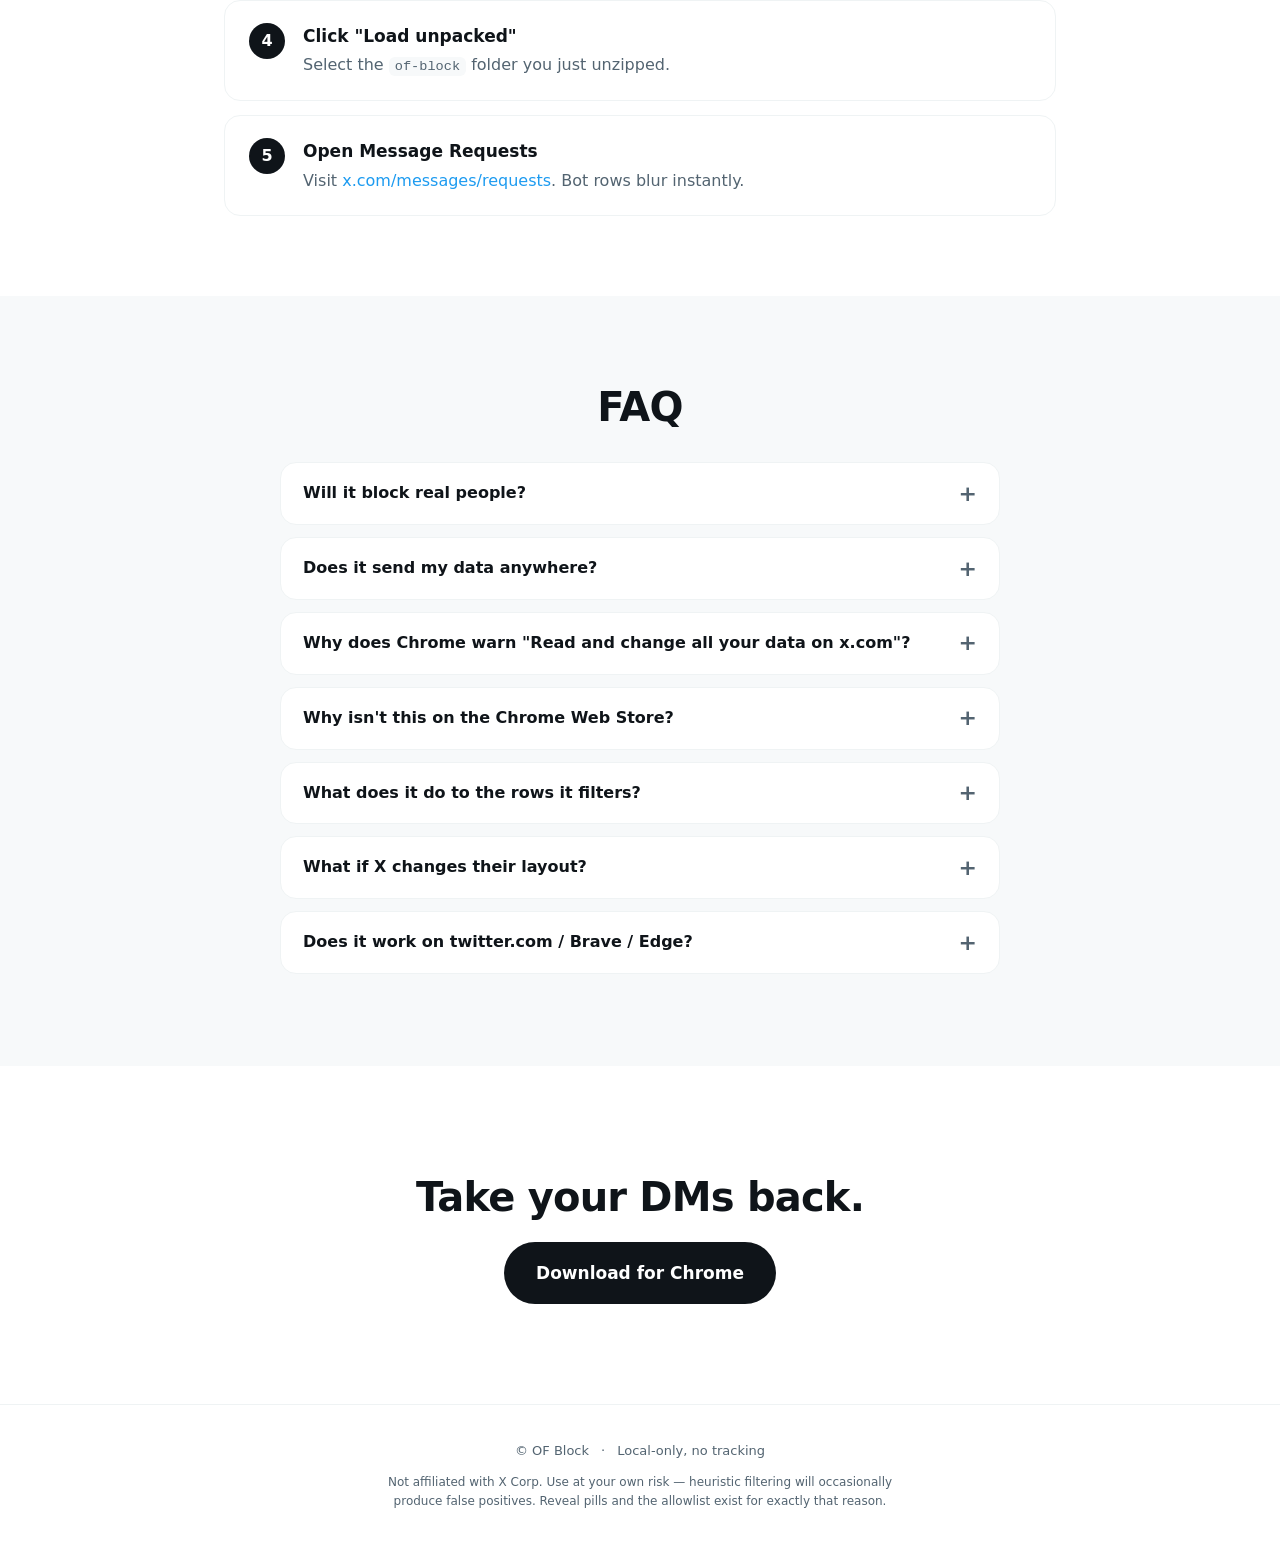
==== commit de644f47: "Add dark mode, OF logo, Elon mockup, and hide-entirely filter mode - Site: full light/dark theme wit" ====
--- a/site/index.html
+++ b/site/index.html
@@ -13,12 +13,29 @@
       property="og:description"
       content="Hide OnlyFans / cam-bot spam in your X Message Requests folder. Local, free, no third-party servers."
     />
+    <link rel="icon" type="image/svg+xml" href="logo.svg" />
+    <meta name="theme-color" content="#ffffff" media="(prefers-color-scheme: light)" />
+    <meta name="theme-color" content="#000000" media="(prefers-color-scheme: dark)" />
+    <script>
+      (function () {
+        try {
+          var saved = localStorage.getItem("ofblock-theme");
+          var prefersDark = window.matchMedia && window.matchMedia("(prefers-color-scheme: dark)").matches;
+          var theme = saved || (prefersDark ? "dark" : "light");
+          document.documentElement.setAttribute("data-theme", theme);
+        } catch (e) {}
+      })();
+    </script>
     <link rel="stylesheet" href="styles.css" />
   </head>
   <body>
     <nav class="topbar">
       <a class="brand" href="#top">
-        <span class="brand-mark">⊘</span>
+        <svg class="brand-mark" xmlns="http://www.w3.org/2000/svg" viewBox="0 0 64 64" aria-hidden="true" focusable="false">
+          <circle cx="32" cy="32" r="26" fill="none" stroke="currentColor" stroke-width="5" />
+          <text x="32" y="41" text-anchor="middle" font-family="-apple-system, BlinkMacSystemFont, 'Segoe UI', system-ui, sans-serif" font-weight="900" font-size="22" fill="currentColor" letter-spacing="-1.5">OF</text>
+          <line x1="14.5" y1="14.5" x2="49.5" y2="49.5" stroke="currentColor" stroke-width="5" stroke-linecap="round" />
+        </svg>
         <span class="brand-name">OF Block</span>
       </a>
       <div class="topbar-links">
@@ -26,6 +43,15 @@
         <a href="#permissions">Permissions</a>
         <a href="#install">Install</a>
         <a href="#faq">FAQ</a>
+        <button class="topbar-icon theme-toggle" id="themeToggle" type="button" title="Toggle light / dark theme" aria-label="Toggle theme">
+          <svg class="icon-moon" xmlns="http://www.w3.org/2000/svg" viewBox="0 0 24 24" width="20" height="20" fill="none" stroke="currentColor" stroke-width="2" stroke-linecap="round" stroke-linejoin="round" aria-hidden="true">
+            <path d="M21 12.79A9 9 0 1 1 11.21 3 7 7 0 0 0 21 12.79z" />
+          </svg>
+          <svg class="icon-sun" xmlns="http://www.w3.org/2000/svg" viewBox="0 0 24 24" width="20" height="20" fill="none" stroke="currentColor" stroke-width="2" stroke-linecap="round" stroke-linejoin="round" aria-hidden="true">
+            <circle cx="12" cy="12" r="4" />
+            <path d="M12 2v2M12 20v2M4.93 4.93l1.41 1.41M17.66 17.66l1.41 1.41M2 12h2M20 12h2M4.93 19.07l1.41-1.41M17.66 6.34l1.41-1.41" />
+          </svg>
+        </button>
         <a class="topbar-icon" href="https://github.com/unknownking07/OF-dm-blocker" target="_blank" rel="noopener" title="View source on GitHub" aria-label="GitHub">
           <svg xmlns="http://www.w3.org/2000/svg" viewBox="0 0 24 24" width="20" height="20" fill="currentColor" aria-hidden="true">
             <path d="M12 .297c-6.63 0-12 5.373-12 12 0 5.303 3.438 9.8 8.205 11.385.6.113.82-.258.82-.577 0-.285-.01-1.04-.015-2.04-3.338.724-4.042-1.61-4.042-1.61C4.422 18.07 3.633 17.7 3.633 17.7c-1.087-.744.084-.729.084-.729 1.205.084 1.838 1.236 1.838 1.236 1.07 1.835 2.809 1.305 3.495.998.108-.776.417-1.305.76-1.605-2.665-.3-5.466-1.332-5.466-5.93 0-1.31.465-2.38 1.235-3.22-.135-.303-.54-1.523.105-3.176 0 0 1.005-.322 3.3 1.23.96-.267 1.98-.4 3-.405 1.02.005 2.04.138 3 .405 2.28-1.552 3.285-1.23 3.285-1.23.645 1.653.24 2.873.12 3.176.765.84 1.23 1.91 1.23 3.22 0 4.61-2.805 5.625-5.475 5.92.42.36.81 1.096.81 2.22 0 1.606-.015 2.896-.015 3.286 0 .315.21.69.825.57C20.565 22.092 24 17.592 24 12.297c0-6.627-5.373-12-12-12"/>
--- a/site/styles.css
+++ b/site/styles.css
@@ -11,6 +11,46 @@
   --radius: 16px;
   --pink: #ff6b9d;
   --green: #00ba7c;
+  --btn-bg: #0f1419;
+  --btn-fg: #fff;
+  --btn-hover: #272c30;
+  --topbar-bg: rgba(255, 255, 255, 0.85);
+  --highlight-grad-start: #fff;
+  --highlight-grad-end: #fef0f6;
+  --highlight-border: #f5c2d4;
+  --highlight-code-bg: #fff;
+  --safe-grad-start: #fff;
+  --safe-grad-end: #e8f9f0;
+  --safe-border: #b8e8d0;
+  --trust-grad-start: #f0f9ff;
+  --trust-grad-end: #e0f2fe;
+  --trust-border: #bae6fd;
+  --trust-btn-bg: #fff;
+}
+
+[data-theme="dark"] {
+  --text: #e7e9ea;
+  --muted: #71767b;
+  --border: #2f3336;
+  --bg: #000000;
+  --bg-soft: #16181c;
+  --bg-card: #16181c;
+  --shadow: 0 1px 2px rgba(0, 0, 0, 0.4), 0 8px 24px rgba(0, 0, 0, 0.6);
+  --btn-bg: #e7e9ea;
+  --btn-fg: #0f1419;
+  --btn-hover: #c8cccd;
+  --topbar-bg: rgba(0, 0, 0, 0.72);
+  --highlight-grad-start: #16181c;
+  --highlight-grad-end: #2d0e1c;
+  --highlight-border: #4a1830;
+  --highlight-code-bg: #1f1116;
+  --safe-grad-start: #16181c;
+  --safe-grad-end: #0a2d1c;
+  --safe-border: #1c4a30;
+  --trust-grad-start: #0c1f33;
+  --trust-grad-end: #0a2945;
+  --trust-border: #1e3a5c;
+  --trust-btn-bg: #16181c;
 }
 
 * { box-sizing: border-box; }
@@ -49,7 +89,7 @@
   justify-content: space-between;
   align-items: center;
   padding: 14px 24px;
-  background: rgba(255, 255, 255, 0.85);
+  background: var(--topbar-bg);
   backdrop-filter: saturate(180%) blur(14px);
   -webkit-backdrop-filter: saturate(180%) blur(14px);
   border-bottom: 1px solid var(--border);
@@ -57,15 +97,18 @@
 .brand {
   display: flex;
   align-items: center;
-  gap: 8px;
+  gap: 10px;
   color: var(--text);
   font-weight: 800;
   font-size: 17px;
 }
 .brand:hover { text-decoration: none; }
 .brand-mark {
-  font-size: 22px;
+  width: 28px;
+  height: 28px;
   color: var(--x-blue);
+  flex-shrink: 0;
+  display: block;
 }
 .topbar-links {
   display: flex;
@@ -75,23 +118,32 @@
 }
 .topbar-links a { color: var(--text); font-weight: 600; }
 .topbar-cta {
-  background: var(--text);
-  color: #fff !important;
+  background: var(--btn-bg);
+  color: var(--btn-fg) !important;
   padding: 8px 16px;
   border-radius: 999px;
   text-decoration: none !important;
 }
-.topbar-cta:hover { background: #272c30; }
+.topbar-cta:hover { background: var(--btn-hover); }
 .topbar-icon {
   display: inline-flex;
   align-items: center;
   color: var(--text);
   padding: 4px;
+  background: none;
+  border: none;
+  cursor: pointer;
 }
 .topbar-icon:hover {
   text-decoration: none;
   color: var(--x-blue);
 }
+
+/* Theme toggle icon swap */
+.theme-toggle .icon-sun { display: none; }
+.theme-toggle .icon-moon { display: inline-flex; }
+[data-theme="dark"] .theme-toggle .icon-sun { display: inline-flex; }
+[data-theme="dark"] .theme-toggle .icon-moon { display: none; }
 
 /* Buttons */
 .btn-primary, .btn-ghost {
@@ -103,15 +155,15 @@
   text-decoration: none;
 }
 .btn-primary {
-  background: var(--text);
-  color: #fff !important;
-}
-.btn-primary:hover { background: #272c30; text-decoration: none; }
+  background: var(--btn-bg);
+  color: var(--btn-fg) !important;
+}
+.btn-primary:hover { background: var(--btn-hover); text-decoration: none; }
 .btn-primary.big { padding: 18px 32px; font-size: 17px; }
 .btn-ghost {
   color: var(--text);
   border: 1px solid var(--border);
-  background: #fff;
+  background: var(--bg-card);
 }
 .btn-ghost:hover { background: var(--bg-soft); text-decoration: none; }
 
@@ -160,7 +212,7 @@
   margin: 0;
 }
 
-/* Hero demo (browser frame mockup) */
+/* Hero demo (browser frame mockup) — always dark to match X */
 .hero-demo {
   position: relative;
 }
@@ -304,6 +356,14 @@
   font-weight: 700;
   color: #e7e9ea;
 }
+.dm-verified {
+  display: inline-flex;
+  width: 16px;
+  height: 16px;
+  margin: 0 2px;
+  flex-shrink: 0;
+  color: rgb(29, 155, 240);
+}
 .dm-handle, .dm-time {
   color: #71767b;
 }
@@ -354,12 +414,12 @@
   position: relative;
 }
 .signal-card.highlight {
-  background: linear-gradient(180deg, #fff 0%, #fef0f6 100%);
-  border-color: #f5c2d4;
+  background: linear-gradient(180deg, var(--highlight-grad-start) 0%, var(--highlight-grad-end) 100%);
+  border-color: var(--highlight-border);
 }
 .signal-card.safe {
-  background: linear-gradient(180deg, #fff 0%, #e8f9f0 100%);
-  border-color: #b8e8d0;
+  background: linear-gradient(180deg, var(--safe-grad-start) 0%, var(--safe-grad-end) 100%);
+  border-color: var(--safe-border);
 }
 .sig-num {
   width: 28px; height: 28px;
@@ -396,7 +456,7 @@
   color: var(--text);
   border: 1px solid var(--border);
 }
-.signal-card.highlight code { background: #fff; }
+.signal-card.highlight code { background: var(--highlight-code-bg); }
 .pill {
   background: var(--pink);
   color: #fff;
@@ -444,8 +504,8 @@
 .step-num {
   width: 36px; height: 36px;
   border-radius: 50%;
-  background: var(--text);
-  color: #fff;
+  background: var(--btn-bg);
+  color: var(--btn-fg);
   font-weight: 800;
   display: grid;
   place-items: center;
@@ -651,14 +711,14 @@
   justify-content: space-between;
   gap: 24px;
   padding: 22px 26px;
-  background: linear-gradient(135deg, #f0f9ff 0%, #e0f2fe 100%);
-  border: 1px solid #bae6fd;
+  background: linear-gradient(135deg, var(--trust-grad-start) 0%, var(--trust-grad-end) 100%);
+  border: 1px solid var(--trust-border);
   border-radius: var(--radius);
   flex-wrap: wrap;
 }
 .trust-bar > div { flex: 1; min-width: 240px; color: var(--muted); }
 .trust-bar strong { color: var(--text); }
-.trust-bar .btn-ghost { background: #fff; flex-shrink: 0; }
+.trust-bar .btn-ghost { background: var(--trust-btn-bg); flex-shrink: 0; }
 
 /* Responsive */
 @media (max-width: 880px) {
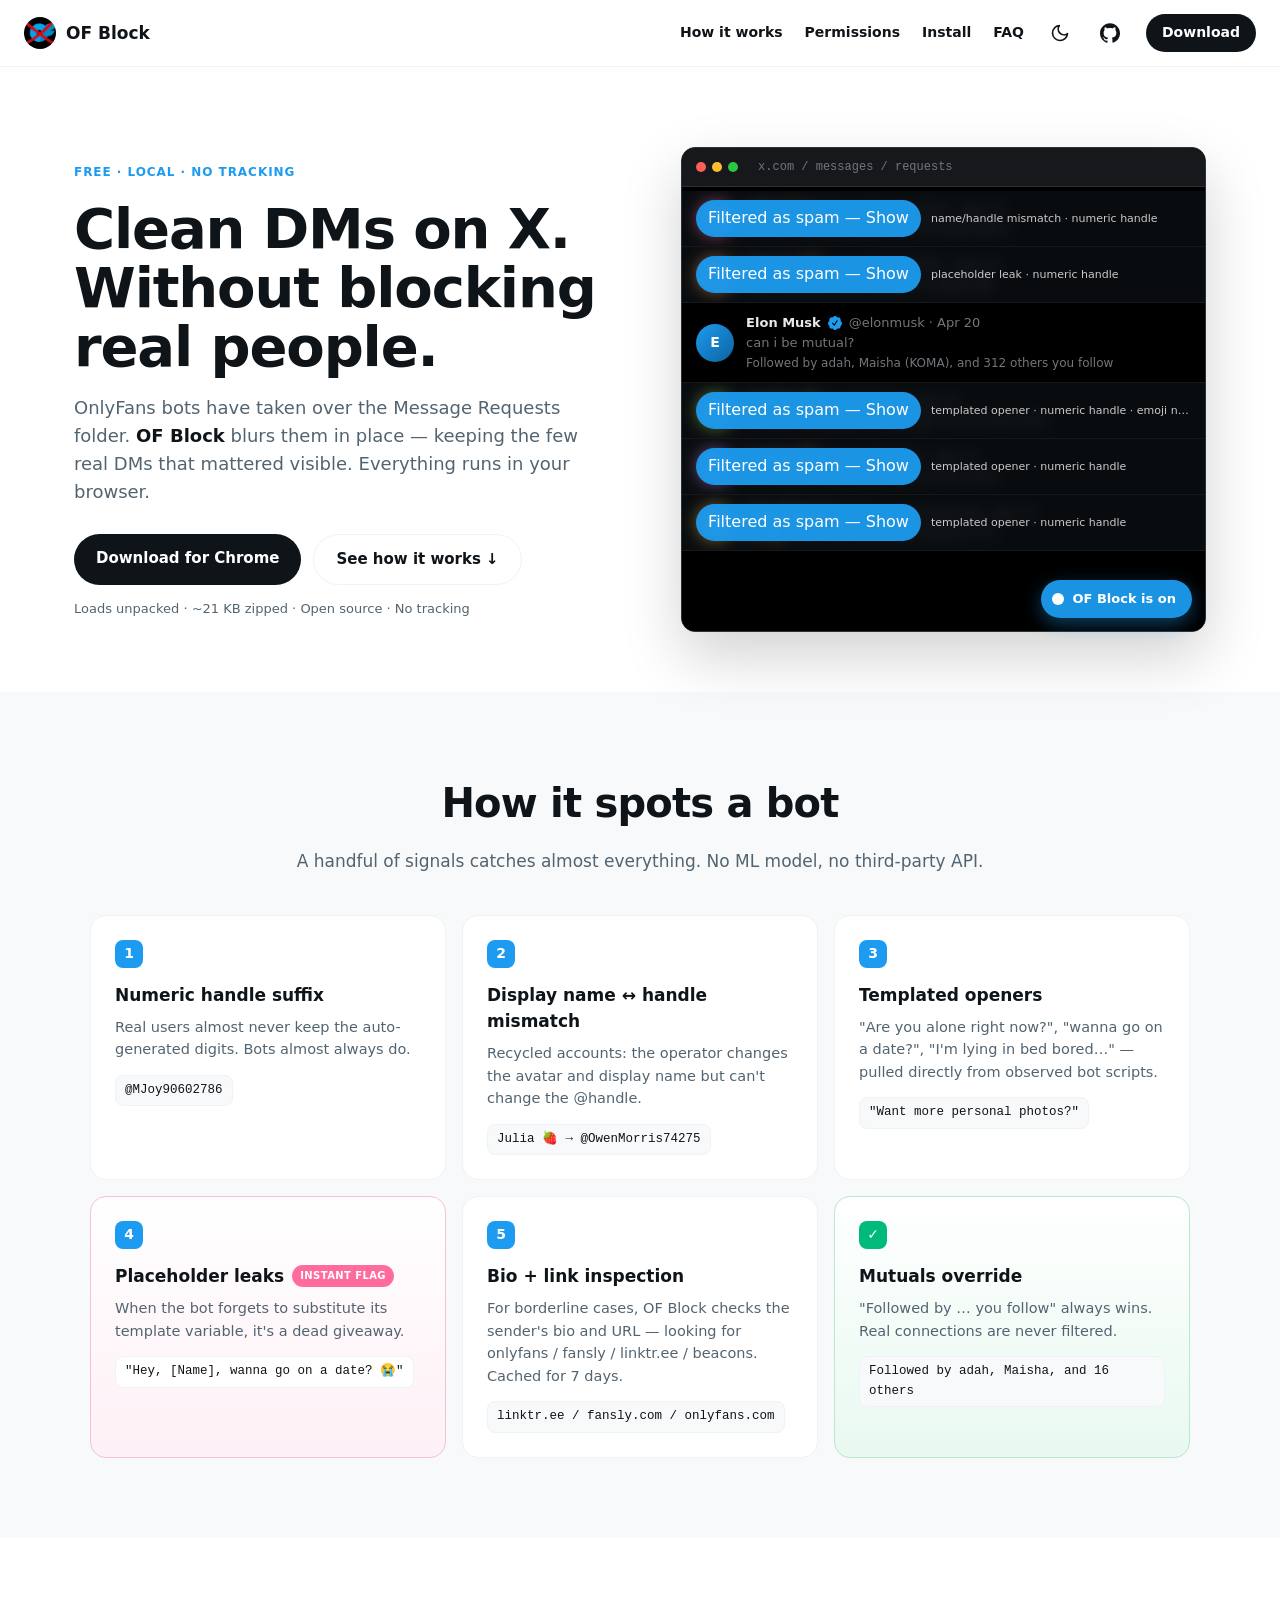
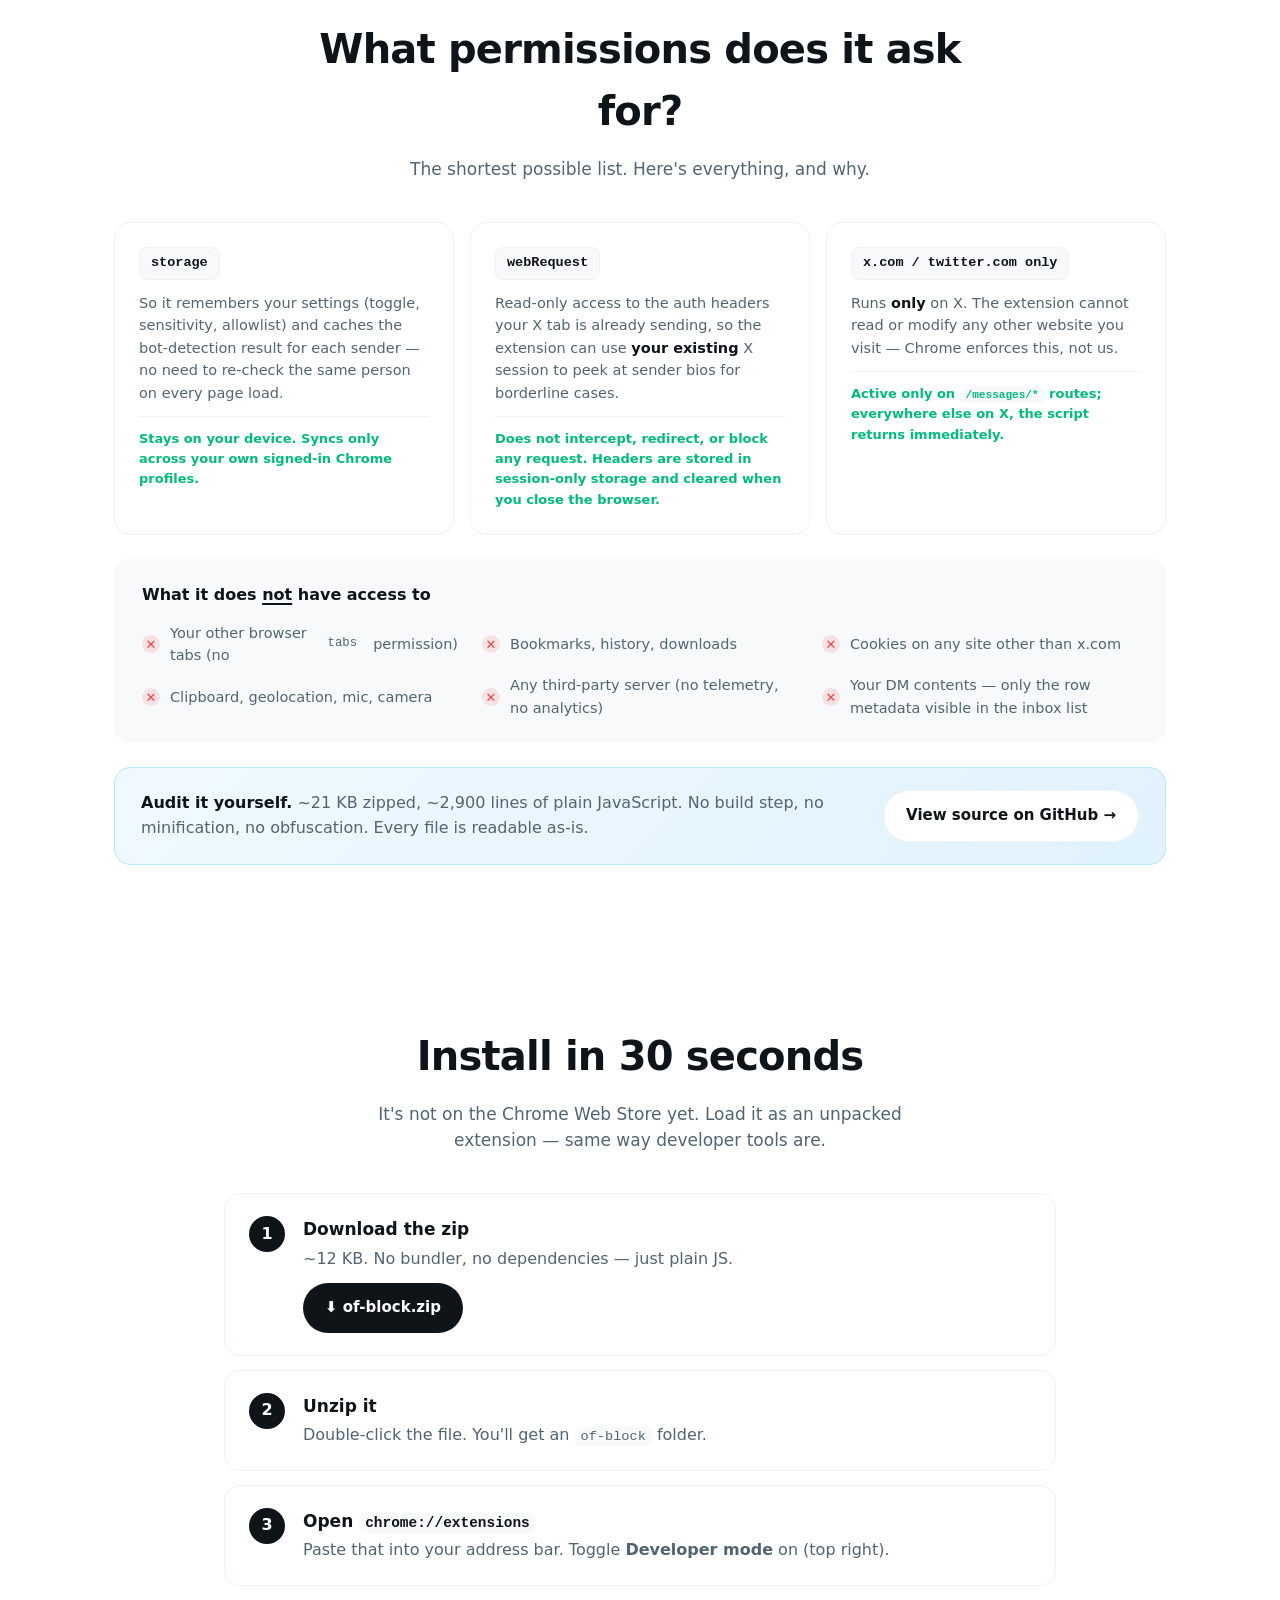
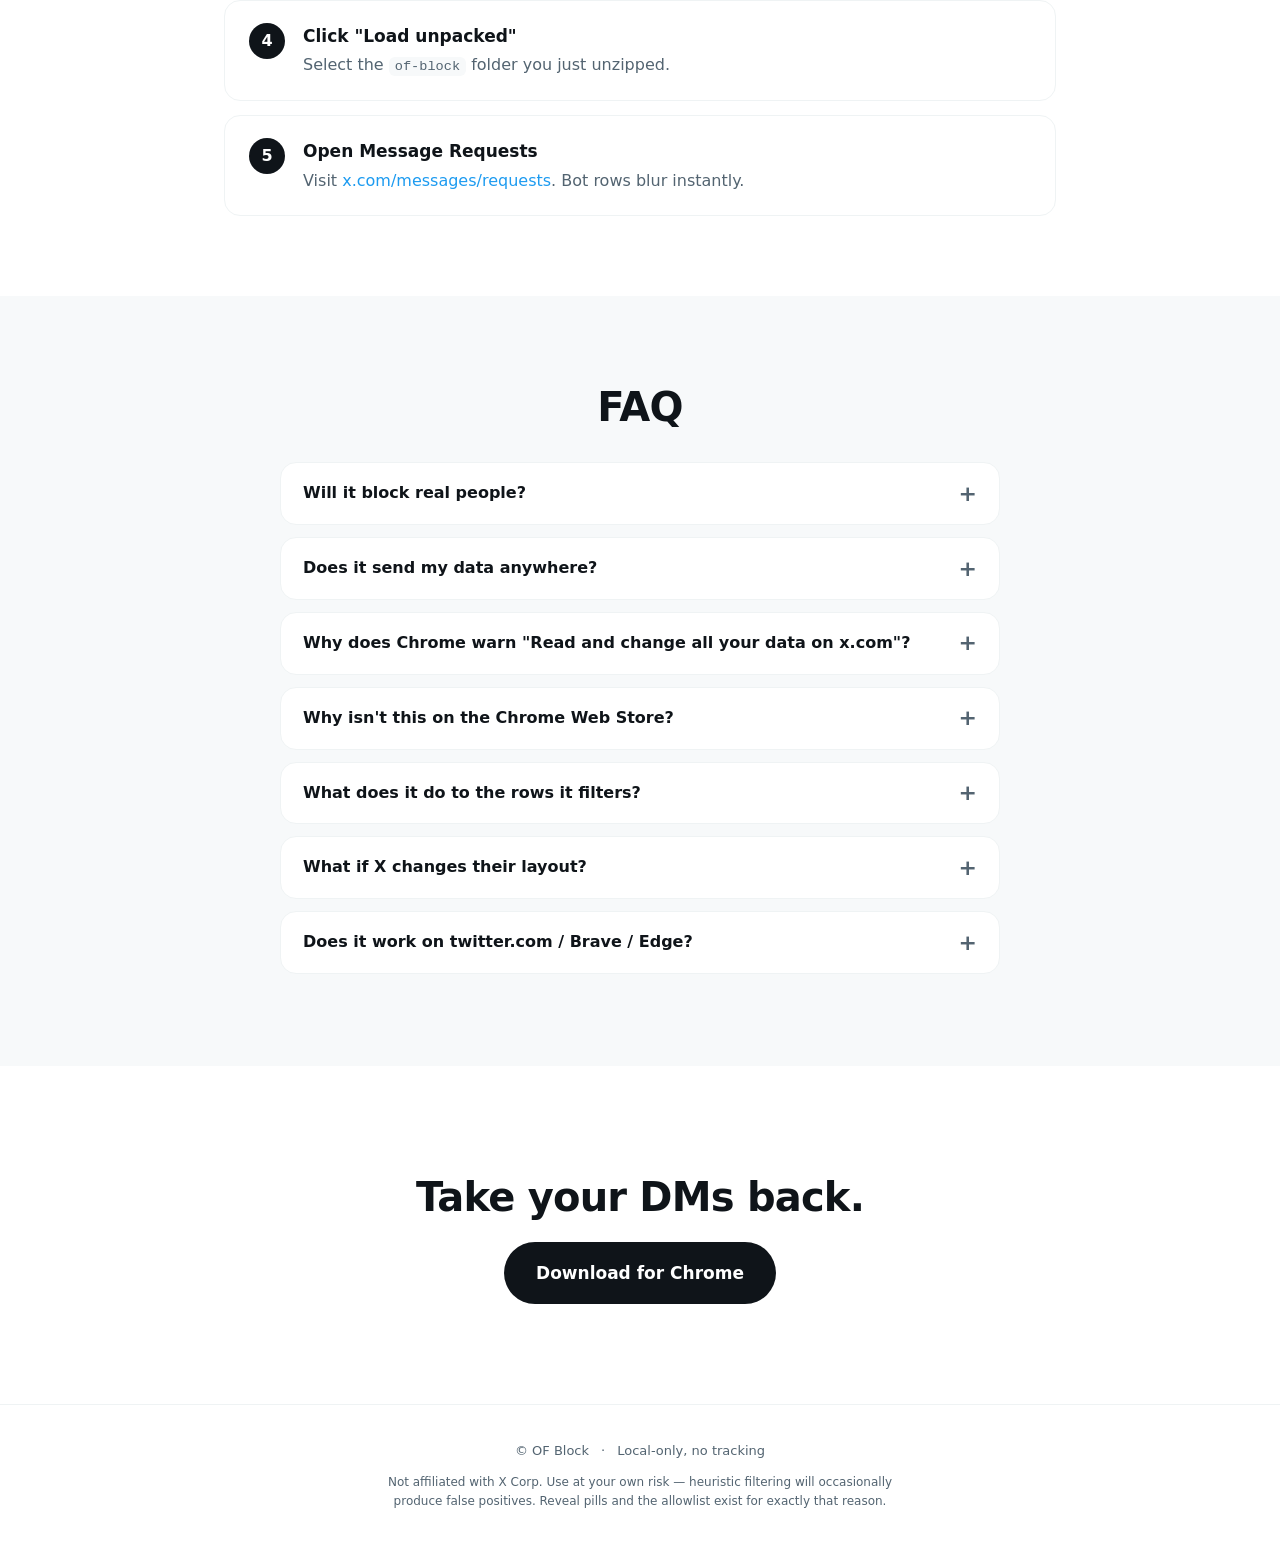
==== commit 5a0e4bcc: "Brand PNG logo + cover Additional messages tab - Site: replace placeholder SVG with the bird+X PNG l" ====
--- a/site/index.html
+++ b/site/index.html
@@ -13,7 +13,8 @@
       property="og:description"
       content="Hide OnlyFans / cam-bot spam in your X Message Requests folder. Local, free, no third-party servers."
     />
-    <link rel="icon" type="image/svg+xml" href="logo.svg" />
+    <link rel="icon" type="image/png" href="logo.png" />
+    <link rel="apple-touch-icon" href="logo.png" />
     <meta name="theme-color" content="#ffffff" media="(prefers-color-scheme: light)" />
     <meta name="theme-color" content="#000000" media="(prefers-color-scheme: dark)" />
     <script>
@@ -31,11 +32,7 @@
   <body>
     <nav class="topbar">
       <a class="brand" href="#top">
-        <svg class="brand-mark" xmlns="http://www.w3.org/2000/svg" viewBox="0 0 64 64" aria-hidden="true" focusable="false">
-          <circle cx="32" cy="32" r="26" fill="none" stroke="currentColor" stroke-width="5" />
-          <text x="32" y="41" text-anchor="middle" font-family="-apple-system, BlinkMacSystemFont, 'Segoe UI', system-ui, sans-serif" font-weight="900" font-size="22" fill="currentColor" letter-spacing="-1.5">OF</text>
-          <line x1="14.5" y1="14.5" x2="49.5" y2="49.5" stroke="currentColor" stroke-width="5" stroke-linecap="round" />
-        </svg>
+        <img class="brand-mark" src="logo.png" alt="OF Block logo" width="32" height="32" />
         <span class="brand-name">OF Block</span>
       </a>
       <div class="topbar-links">
--- a/site/styles.css
+++ b/site/styles.css
@@ -104,11 +104,12 @@
 }
 .brand:hover { text-decoration: none; }
 .brand-mark {
-  width: 28px;
-  height: 28px;
-  color: var(--x-blue);
+  width: 32px;
+  height: 32px;
   flex-shrink: 0;
   display: block;
+  border-radius: 50%;
+  object-fit: cover;
 }
 .topbar-links {
   display: flex;
